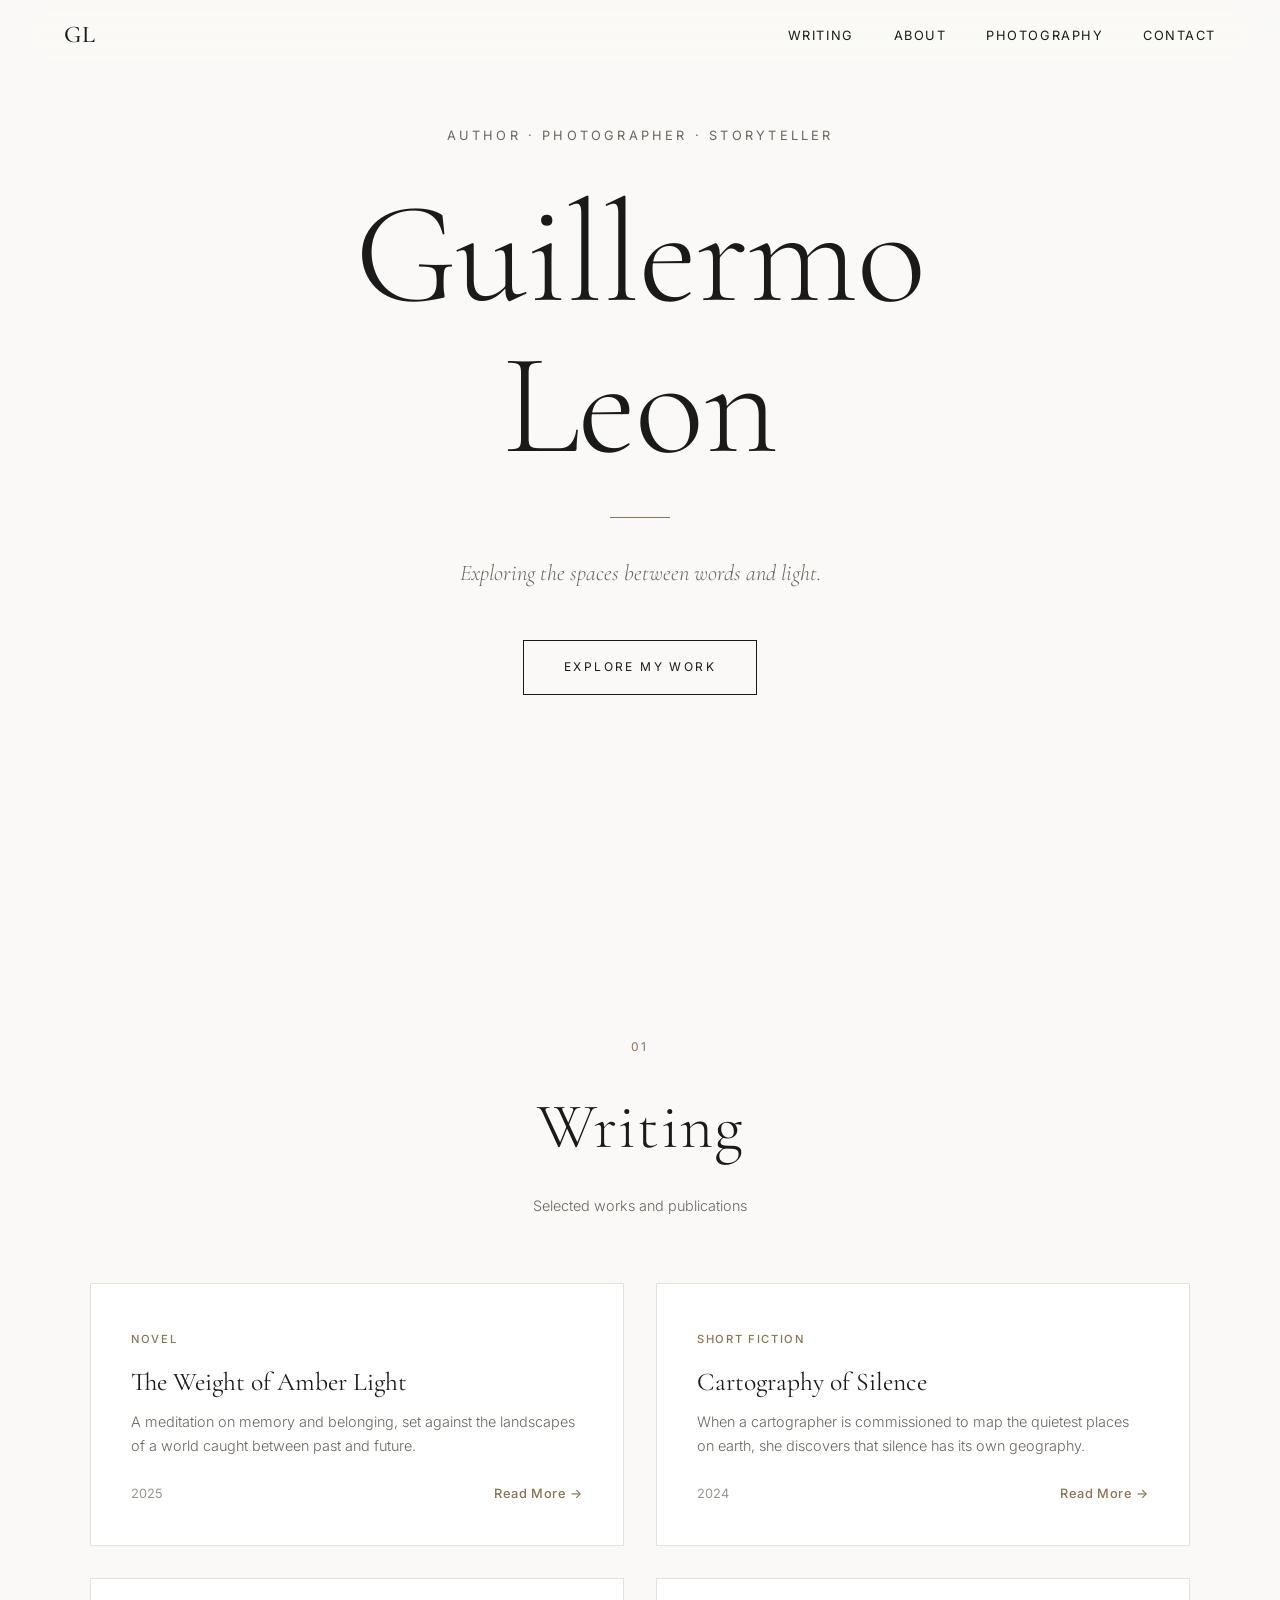
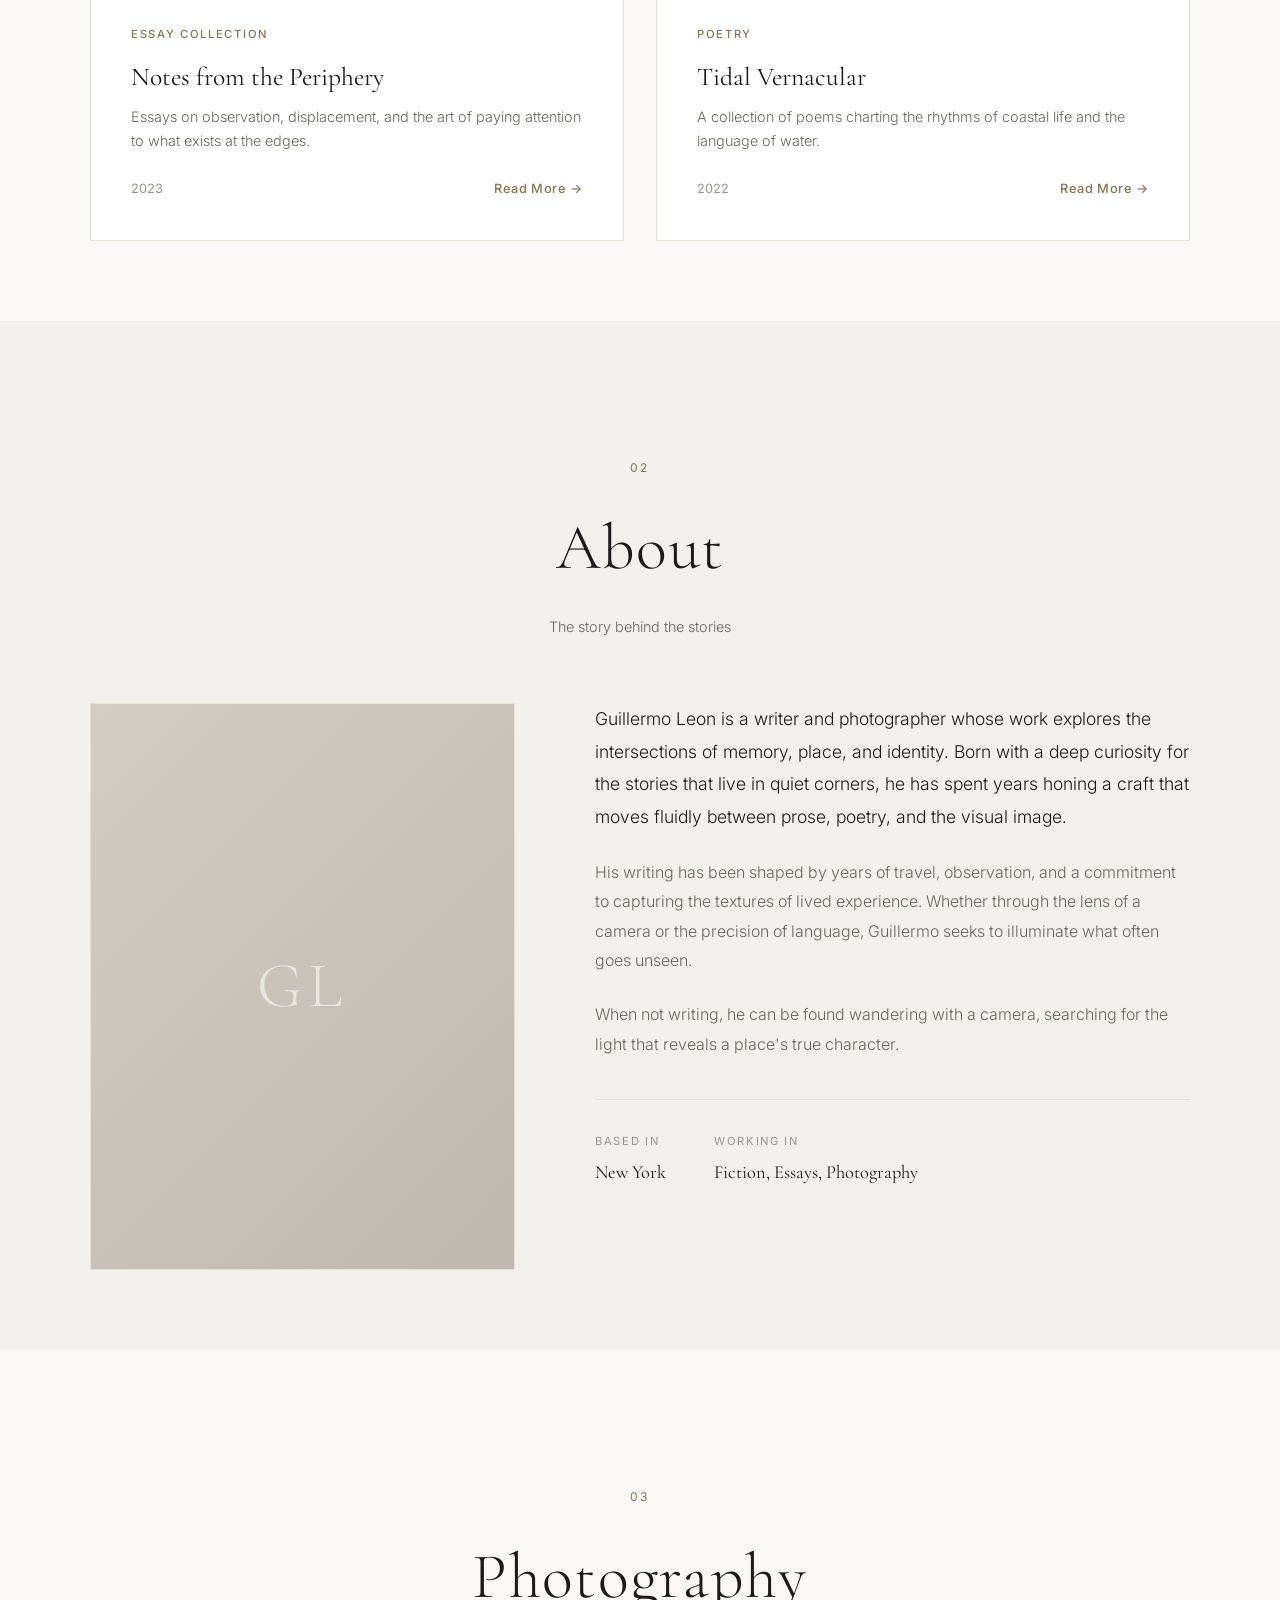
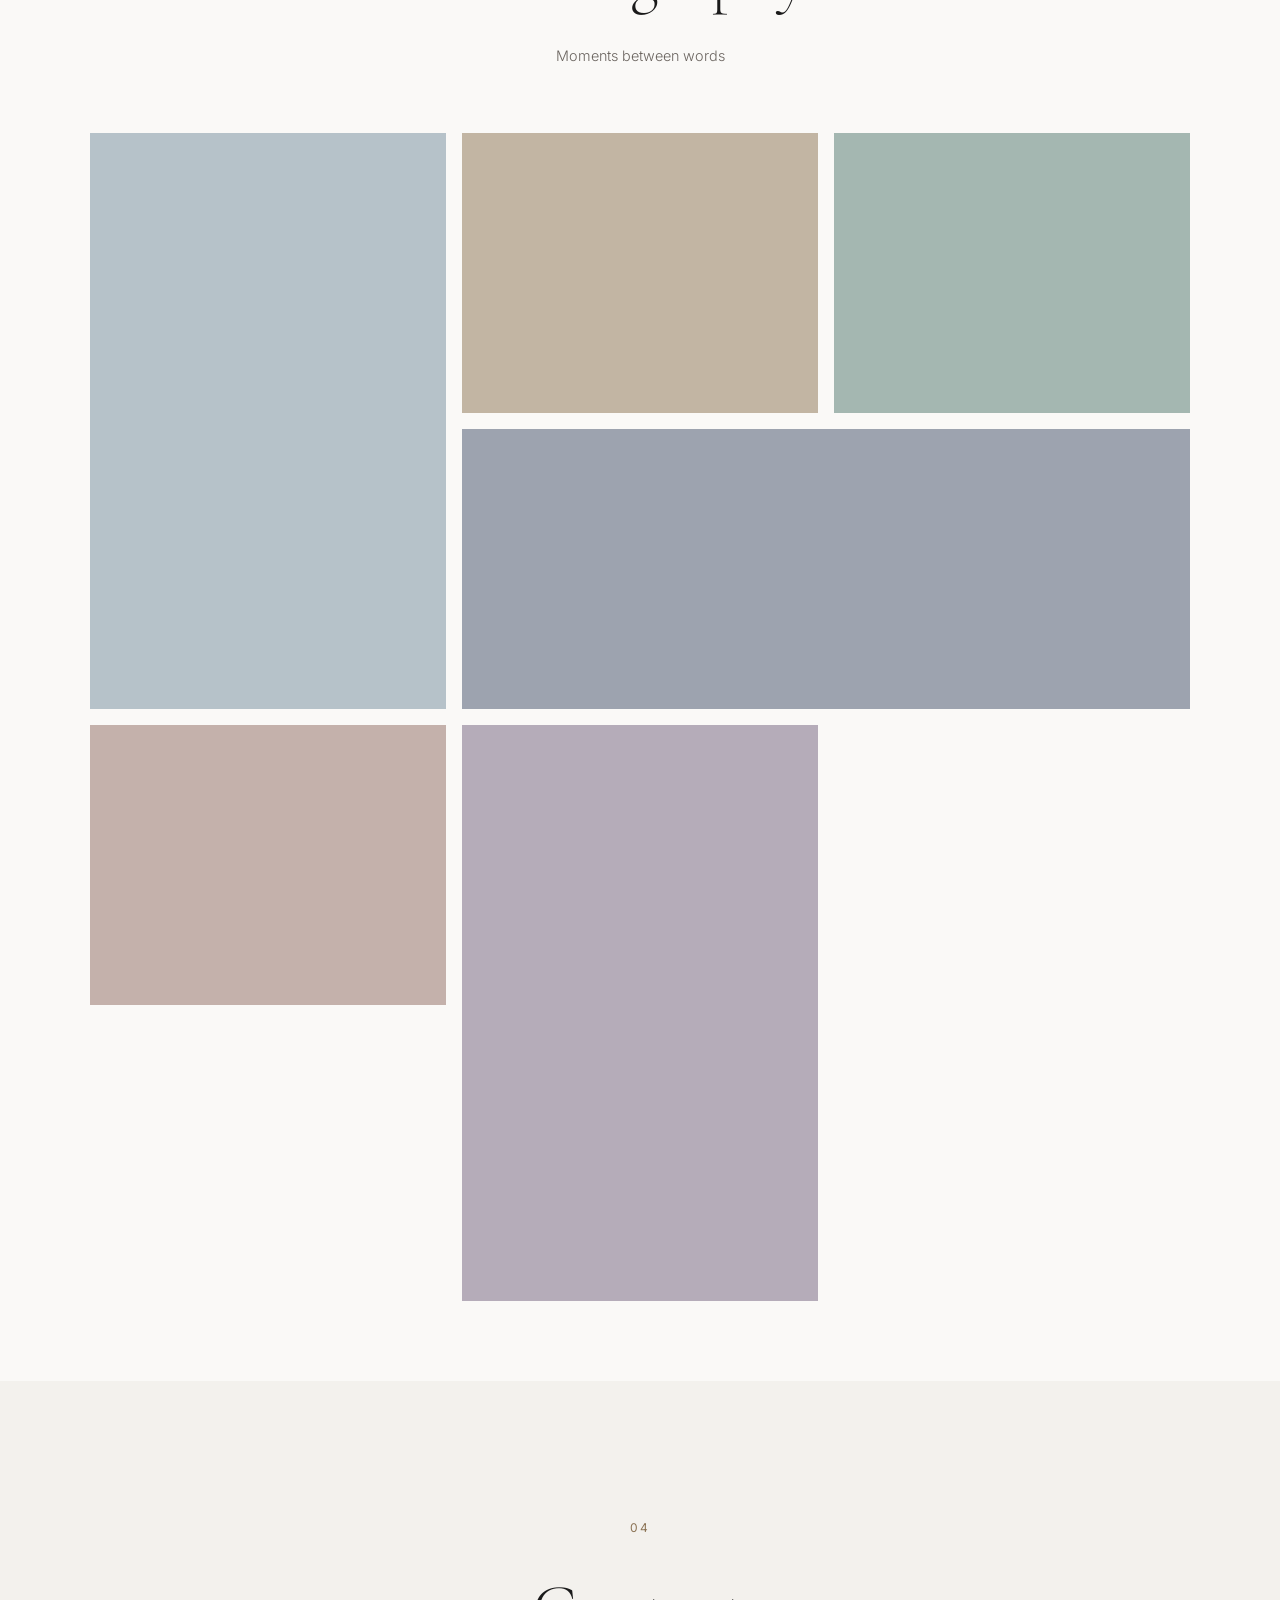
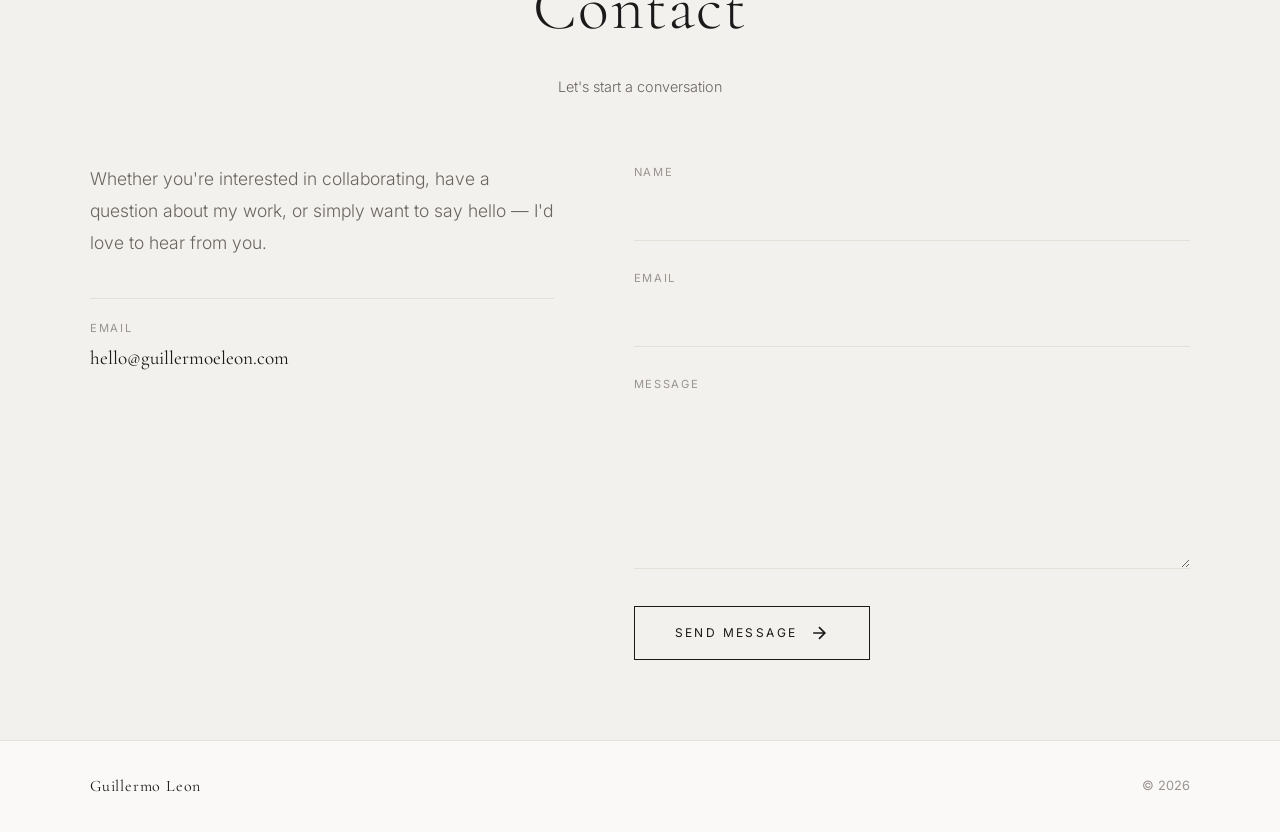
==== index.html @ e91625f6 "Add author website for Guillermo Leon Single-page site with hero landing, Writing, About, Photograph" ====
<!DOCTYPE html>
<html lang="en">
<head>
  <meta charset="UTF-8">
  <meta name="viewport" content="width=device-width, initial-scale=1.0">
  <title>Guillermo Leon</title>
  <link rel="stylesheet" href="styles.css">
  <link rel="preconnect" href="https://fonts.googleapis.com">
  <link rel="preconnect" href="https://fonts.gstatic.com" crossorigin>
  <link href="https://fonts.googleapis.com/css2?family=Cormorant+Garamond:ital,wght@0,300;0,400;0,500;0,600;1,300;1,400&family=Inter:wght@300;400;500&display=swap" rel="stylesheet">
</head>
<body>

  <!-- Navigation -->
  <nav class="nav" id="nav">
    <a href="#home" class="nav-logo" data-section="home">GL</a>
    <div class="nav-links">
      <a href="#writing" class="nav-link" data-section="writing">Writing</a>
      <a href="#about" class="nav-link" data-section="about">About</a>
      <a href="#photography" class="nav-link" data-section="photography">Photography</a>
      <a href="#contact" class="nav-link" data-section="contact">Contact</a>
    </div>
    <button class="nav-toggle" id="nav-toggle" aria-label="Toggle menu">
      <span></span>
      <span></span>
    </button>
  </nav>

  <!-- Mobile Menu Overlay -->
  <div class="mobile-menu" id="mobile-menu">
    <a href="#writing" class="mobile-link" data-section="writing">Writing</a>
    <a href="#about" class="mobile-link" data-section="about">About</a>
    <a href="#photography" class="mobile-link" data-section="photography">Photography</a>
    <a href="#contact" class="mobile-link" data-section="contact">Contact</a>
  </div>

  <!-- Page Transition Overlay -->
  <div class="page-transition" id="page-transition"></div>

  <main>

    <!-- Hero / Landing -->
    <section class="section section--hero active" id="home">
      <div class="hero">
        <div class="hero-content">
          <p class="hero-greeting fade-element">Author &middot; Photographer &middot; Storyteller</p>
          <h1 class="hero-name fade-element">
            <span class="hero-name-line">Guillermo</span>
            <span class="hero-name-line">Leon</span>
          </h1>
          <div class="hero-divider fade-element"></div>
          <p class="hero-tagline fade-element">Exploring the spaces between words and light.</p>
          <a href="#writing" class="hero-cta fade-element" data-section="writing">Explore My Work</a>
        </div>
      </div>
    </section>

    <!-- Writing -->
    <section class="section section--writing" id="writing">
      <div class="section-container">
        <header class="section-header">
          <span class="section-label fade-element">01</span>
          <h2 class="section-title fade-element">Writing</h2>
          <p class="section-subtitle fade-element">Selected works and publications</p>
        </header>

        <div class="writing-grid">
          <article class="writing-card fade-element">
            <span class="writing-card-category">Novel</span>
            <h3 class="writing-card-title">The Weight of Amber Light</h3>
            <p class="writing-card-excerpt">A meditation on memory and belonging, set against the landscapes of a world caught between past and future.</p>
            <div class="writing-card-meta">
              <span>2025</span>
              <span class="writing-card-link">Read More &rarr;</span>
            </div>
          </article>

          <article class="writing-card fade-element">
            <span class="writing-card-category">Short Fiction</span>
            <h3 class="writing-card-title">Cartography of Silence</h3>
            <p class="writing-card-excerpt">When a cartographer is commissioned to map the quietest places on earth, she discovers that silence has its own geography.</p>
            <div class="writing-card-meta">
              <span>2024</span>
              <span class="writing-card-link">Read More &rarr;</span>
            </div>
          </article>

          <article class="writing-card fade-element">
            <span class="writing-card-category">Essay Collection</span>
            <h3 class="writing-card-title">Notes from the Periphery</h3>
            <p class="writing-card-excerpt">Essays on observation, displacement, and the art of paying attention to what exists at the edges.</p>
            <div class="writing-card-meta">
              <span>2023</span>
              <span class="writing-card-link">Read More &rarr;</span>
            </div>
          </article>

          <article class="writing-card fade-element">
            <span class="writing-card-category">Poetry</span>
            <h3 class="writing-card-title">Tidal Vernacular</h3>
            <p class="writing-card-excerpt">A collection of poems charting the rhythms of coastal life and the language of water.</p>
            <div class="writing-card-meta">
              <span>2022</span>
              <span class="writing-card-link">Read More &rarr;</span>
            </div>
          </article>
        </div>
      </div>
    </section>

    <!-- About -->
    <section class="section section--about" id="about">
      <div class="section-container">
        <header class="section-header">
          <span class="section-label fade-element">02</span>
          <h2 class="section-title fade-element">About</h2>
          <p class="section-subtitle fade-element">The story behind the stories</p>
        </header>

        <div class="about-layout">
          <div class="about-image-wrapper fade-element">
            <div class="about-image">
              <div class="about-image-placeholder">
                <span>GL</span>
              </div>
            </div>
          </div>
          <div class="about-text">
            <p class="about-paragraph fade-element">
              Guillermo Leon is a writer and photographer whose work explores the intersections of memory, place, and identity. Born with a deep curiosity for the stories that live in quiet corners, he has spent years honing a craft that moves fluidly between prose, poetry, and the visual image.
            </p>
            <p class="about-paragraph fade-element">
              His writing has been shaped by years of travel, observation, and a commitment to capturing the textures of lived experience. Whether through the lens of a camera or the precision of language, Guillermo seeks to illuminate what often goes unseen.
            </p>
            <p class="about-paragraph fade-element">
              When not writing, he can be found wandering with a camera, searching for the light that reveals a place's true character.
            </p>
            <div class="about-details fade-element">
              <div class="about-detail">
                <span class="about-detail-label">Based in</span>
                <span class="about-detail-value">New York</span>
              </div>
              <div class="about-detail">
                <span class="about-detail-label">Working in</span>
                <span class="about-detail-value">Fiction, Essays, Photography</span>
              </div>
            </div>
          </div>
        </div>
      </div>
    </section>

    <!-- Photography -->
    <section class="section section--photography" id="photography">
      <div class="section-container">
        <header class="section-header">
          <span class="section-label fade-element">03</span>
          <h2 class="section-title fade-element">Photography</h2>
          <p class="section-subtitle fade-element">Moments between words</p>
        </header>

        <div class="photo-grid">
          <div class="photo-item photo-item--tall fade-element">
            <div class="photo-placeholder" style="--hue: 200; --sat: 15%; --light: 75%;">
              <span>Morning Fog<br><small>Coastal Series</small></span>
            </div>
          </div>
          <div class="photo-item fade-element">
            <div class="photo-placeholder" style="--hue: 35; --sat: 20%; --light: 70%;">
              <span>Golden Hour<br><small>Urban Light</small></span>
            </div>
          </div>
          <div class="photo-item fade-element">
            <div class="photo-placeholder" style="--hue: 160; --sat: 12%; --light: 68%;">
              <span>Still Water<br><small>Reflections</small></span>
            </div>
          </div>
          <div class="photo-item photo-item--wide fade-element">
            <div class="photo-placeholder" style="--hue: 220; --sat: 10%; --light: 65%;">
              <span>The Long Road<br><small>Journeys</small></span>
            </div>
          </div>
          <div class="photo-item fade-element">
            <div class="photo-placeholder" style="--hue: 15; --sat: 18%; --light: 72%;">
              <span>Doorways<br><small>Architecture</small></span>
            </div>
          </div>
          <div class="photo-item photo-item--tall fade-element">
            <div class="photo-placeholder" style="--hue: 280; --sat: 8%; --light: 70%;">
              <span>Dusk<br><small>Evening Series</small></span>
            </div>
          </div>
        </div>
      </div>
    </section>

    <!-- Contact -->
    <section class="section section--contact" id="contact">
      <div class="section-container">
        <header class="section-header">
          <span class="section-label fade-element">04</span>
          <h2 class="section-title fade-element">Contact</h2>
          <p class="section-subtitle fade-element">Let's start a conversation</p>
        </header>

        <div class="contact-layout">
          <div class="contact-info fade-element">
            <p class="contact-text">
              Whether you're interested in collaborating, have a question about my work, or simply want to say hello — I'd love to hear from you.
            </p>
            <div class="contact-channels">
              <a href="mailto:hello@guillermoeleon.com" class="contact-channel">
                <span class="contact-channel-label">Email</span>
                <span class="contact-channel-value">hello@guillermoeleon.com</span>
              </a>
            </div>
          </div>

          <form class="contact-form fade-element" id="contact-form">
            <div class="form-group">
              <label for="name" class="form-label">Name</label>
              <input type="text" id="name" name="name" class="form-input" required autocomplete="name">
            </div>
            <div class="form-group">
              <label for="email" class="form-label">Email</label>
              <input type="email" id="email" name="email" class="form-input" required autocomplete="email">
            </div>
            <div class="form-group">
              <label for="message" class="form-label">Message</label>
              <textarea id="message" name="message" class="form-input form-textarea" rows="5" required></textarea>
            </div>
            <button type="submit" class="form-submit">
              <span>Send Message</span>
              <svg width="20" height="20" viewBox="0 0 24 24" fill="none" stroke="currentColor" stroke-width="2">
                <path d="M5 12h14M12 5l7 7-7 7"/>
              </svg>
            </button>
          </form>
        </div>
      </div>
    </section>

  </main>

  <!-- Footer -->
  <footer class="footer">
    <div class="footer-inner">
      <span class="footer-name">Guillermo Leon</span>
      <span class="footer-year">&copy; 2026</span>
    </div>
  </footer>

  <script src="script.js"></script>
</body>
</html>
---- styles.css ----
/* ============================================
   Guillermo Leon — Author Website
   Minimal, Elevated Design
   ============================================ */

/* --- Reset & Base --- */
*, *::before, *::after {
  margin: 0;
  padding: 0;
  box-sizing: border-box;
}

:root {
  --color-bg: #faf9f7;
  --color-bg-alt: #f3f1ed;
  --color-text: #1a1a1a;
  --color-text-muted: #6b6560;
  --color-text-light: #9a9490;
  --color-accent: #8b7355;
  --color-accent-hover: #6d5a43;
  --color-border: #e5e0d8;
  --color-card-bg: #ffffff;

  --font-serif: 'Cormorant Garamond', 'Georgia', serif;
  --font-sans: 'Inter', -apple-system, 'Helvetica Neue', sans-serif;

  --ease-out-expo: cubic-bezier(0.16, 1, 0.3, 1);
  --ease-out-quart: cubic-bezier(0.25, 1, 0.5, 1);
  --ease-in-out: cubic-bezier(0.65, 0, 0.35, 1);

  --nav-height: 72px;
}

html {
  scroll-behavior: smooth;
  font-size: 16px;
  -webkit-font-smoothing: antialiased;
  -moz-osx-font-smoothing: grayscale;
}

body {
  font-family: var(--font-sans);
  background-color: var(--color-bg);
  color: var(--color-text);
  line-height: 1.7;
  overflow-x: hidden;
}

a {
  color: inherit;
  text-decoration: none;
}

img {
  max-width: 100%;
  display: block;
}

/* --- Navigation --- */
.nav {
  position: fixed;
  top: 0;
  left: 0;
  right: 0;
  z-index: 100;
  height: var(--nav-height);
  display: flex;
  align-items: center;
  justify-content: space-between;
  padding: 0 clamp(24px, 5vw, 64px);
  background: rgba(250, 249, 247, 0.85);
  backdrop-filter: blur(20px);
  -webkit-backdrop-filter: blur(20px);
  border-bottom: 1px solid transparent;
  transition: border-color 0.4s ease, background 0.4s ease;
}

.nav.scrolled {
  border-bottom-color: var(--color-border);
}

.nav-logo {
  font-family: var(--font-serif);
  font-size: 1.5rem;
  font-weight: 500;
  letter-spacing: 0.05em;
  transition: opacity 0.3s ease;
}

.nav-logo:hover {
  opacity: 0.6;
}

.nav-links {
  display: flex;
  gap: 40px;
}

.nav-link {
  font-size: 0.8rem;
  font-weight: 400;
  letter-spacing: 0.12em;
  text-transform: uppercase;
  position: relative;
  padding: 4px 0;
  transition: color 0.3s ease;
}

.nav-link::after {
  content: '';
  position: absolute;
  bottom: 0;
  left: 0;
  width: 0;
  height: 1px;
  background: var(--color-accent);
  transition: width 0.4s var(--ease-out-expo);
}

.nav-link:hover::after,
.nav-link.active::after {
  width: 100%;
}

.nav-link:hover,
.nav-link.active {
  color: var(--color-accent);
}

/* Mobile Toggle */
.nav-toggle {
  display: none;
  flex-direction: column;
  gap: 6px;
  background: none;
  border: none;
  cursor: pointer;
  padding: 8px;
  z-index: 110;
}

.nav-toggle span {
  display: block;
  width: 24px;
  height: 1.5px;
  background: var(--color-text);
  transition: transform 0.4s var(--ease-out-expo), opacity 0.3s ease;
}

.nav-toggle.open span:first-child {
  transform: translateY(3.75px) rotate(45deg);
}

.nav-toggle.open span:last-child {
  transform: translateY(-3.75px) rotate(-45deg);
}

/* Mobile Menu */
.mobile-menu {
  position: fixed;
  inset: 0;
  z-index: 105;
  background: var(--color-bg);
  display: flex;
  flex-direction: column;
  align-items: center;
  justify-content: center;
  gap: 40px;
  opacity: 0;
  pointer-events: none;
  transition: opacity 0.5s var(--ease-out-expo);
}

.mobile-menu.open {
  opacity: 1;
  pointer-events: all;
}

.mobile-link {
  font-family: var(--font-serif);
  font-size: 2.5rem;
  font-weight: 300;
  opacity: 0;
  transform: translateY(20px);
  transition: opacity 0.5s ease, transform 0.5s var(--ease-out-expo), color 0.3s ease;
}

.mobile-menu.open .mobile-link {
  opacity: 1;
  transform: translateY(0);
}

.mobile-menu.open .mobile-link:nth-child(1) { transition-delay: 0.1s; }
.mobile-menu.open .mobile-link:nth-child(2) { transition-delay: 0.15s; }
.mobile-menu.open .mobile-link:nth-child(3) { transition-delay: 0.2s; }
.mobile-menu.open .mobile-link:nth-child(4) { transition-delay: 0.25s; }

.mobile-link:hover {
  color: var(--color-accent);
}

/* --- Page Transition Overlay --- */
.page-transition {
  position: fixed;
  inset: 0;
  z-index: 90;
  background: var(--color-text);
  transform: scaleY(0);
  transform-origin: bottom;
  pointer-events: none;
}

.page-transition.animate-in {
  animation: slideIn 0.5s var(--ease-in-out) forwards;
}

.page-transition.animate-out {
  animation: slideOut 0.5s var(--ease-in-out) forwards;
}

@keyframes slideIn {
  from { transform: scaleY(0); transform-origin: bottom; }
  to   { transform: scaleY(1); transform-origin: bottom; }
}

@keyframes slideOut {
  from { transform: scaleY(1); transform-origin: top; }
  to   { transform: scaleY(0); transform-origin: top; }
}

/* --- Sections --- */
.section {
  min-height: 100vh;
  padding: calc(var(--nav-height) + 60px) clamp(24px, 5vw, 64px) 80px;
  opacity: 1;
}

.section-container {
  max-width: 1100px;
  margin: 0 auto;
}

.section-header {
  margin-bottom: 64px;
  text-align: center;
}

.section-label {
  display: inline-block;
  font-size: 0.75rem;
  font-weight: 400;
  letter-spacing: 0.2em;
  color: var(--color-accent);
  margin-bottom: 16px;
}

.section-title {
  font-family: var(--font-serif);
  font-size: clamp(2.5rem, 5vw, 4rem);
  font-weight: 300;
  letter-spacing: 0.02em;
  margin-bottom: 12px;
}

.section-subtitle {
  font-size: 0.9rem;
  color: var(--color-text-muted);
  font-weight: 300;
}

/* --- Fade-in Animations --- */
.fade-element {
  opacity: 0;
  transform: translateY(30px);
  transition: opacity 0.8s var(--ease-out-quart), transform 0.8s var(--ease-out-quart);
}

.fade-element.visible {
  opacity: 1;
  transform: translateY(0);
}

/* Stagger children */
.fade-element:nth-child(1) { transition-delay: 0s; }
.fade-element:nth-child(2) { transition-delay: 0.08s; }
.fade-element:nth-child(3) { transition-delay: 0.16s; }
.fade-element:nth-child(4) { transition-delay: 0.24s; }
.fade-element:nth-child(5) { transition-delay: 0.32s; }
.fade-element:nth-child(6) { transition-delay: 0.4s; }

/* --- Hero --- */
.section--hero {
  display: flex;
  align-items: center;
  justify-content: center;
  padding-top: 0;
  min-height: 100vh;
}

.hero {
  text-align: center;
}

.hero-content {
  display: flex;
  flex-direction: column;
  align-items: center;
}

.hero-greeting {
  font-size: 0.8rem;
  letter-spacing: 0.25em;
  text-transform: uppercase;
  color: var(--color-text-muted);
  margin-bottom: 32px;
  font-weight: 400;
}

.hero-name {
  font-family: var(--font-serif);
  font-weight: 300;
  line-height: 1.05;
  letter-spacing: -0.02em;
  margin-bottom: 0;
}

.hero-name-line {
  display: block;
  font-size: clamp(4rem, 12vw, 9rem);
}

.hero-divider {
  width: 60px;
  height: 1px;
  background: var(--color-accent);
  margin: 36px 0;
}

.hero-tagline {
  font-family: var(--font-serif);
  font-size: clamp(1.1rem, 2vw, 1.4rem);
  font-weight: 300;
  font-style: italic;
  color: var(--color-text-muted);
  margin-bottom: 48px;
}

.hero-cta {
  font-size: 0.75rem;
  letter-spacing: 0.2em;
  text-transform: uppercase;
  padding: 16px 40px;
  border: 1px solid var(--color-text);
  transition: background 0.4s ease, color 0.4s ease, border-color 0.4s ease;
}

.hero-cta:hover {
  background: var(--color-text);
  color: var(--color-bg);
  border-color: var(--color-text);
}

/* --- Writing --- */
.section--writing {
  background: var(--color-bg);
}

.writing-grid {
  display: grid;
  grid-template-columns: repeat(2, 1fr);
  gap: 32px;
}

.writing-card {
  background: var(--color-card-bg);
  padding: 40px;
  border: 1px solid var(--color-border);
  transition: transform 0.5s var(--ease-out-expo), box-shadow 0.5s var(--ease-out-expo), border-color 0.4s ease;
  cursor: pointer;
}

.writing-card:hover {
  transform: translateY(-4px);
  box-shadow: 0 20px 60px rgba(0, 0, 0, 0.06);
  border-color: var(--color-accent);
}

.writing-card-category {
  display: inline-block;
  font-size: 0.7rem;
  letter-spacing: 0.15em;
  text-transform: uppercase;
  color: var(--color-accent);
  margin-bottom: 16px;
  font-weight: 500;
}

.writing-card-title {
  font-family: var(--font-serif);
  font-size: 1.6rem;
  font-weight: 400;
  margin-bottom: 12px;
  line-height: 1.3;
}

.writing-card-excerpt {
  font-size: 0.9rem;
  color: var(--color-text-muted);
  line-height: 1.7;
  margin-bottom: 24px;
  font-weight: 300;
}

.writing-card-meta {
  display: flex;
  justify-content: space-between;
  align-items: center;
  font-size: 0.8rem;
  color: var(--color-text-light);
}

.writing-card-link {
  color: var(--color-accent);
  font-weight: 500;
  letter-spacing: 0.05em;
  transition: letter-spacing 0.3s var(--ease-out-expo);
}

.writing-card:hover .writing-card-link {
  letter-spacing: 0.12em;
}

/* --- About --- */
.section--about {
  background: var(--color-bg-alt);
}

.about-layout {
  display: grid;
  grid-template-columns: 1fr 1.4fr;
  gap: 80px;
  align-items: start;
}

.about-image {
  position: relative;
  aspect-ratio: 3 / 4;
  overflow: hidden;
}

.about-image::after {
  content: '';
  position: absolute;
  inset: 0;
  border: 1px solid var(--color-border);
  pointer-events: none;
}

.about-image-placeholder {
  width: 100%;
  height: 100%;
  background: linear-gradient(135deg, #d4cdc4, #bfb8ae);
  display: flex;
  align-items: center;
  justify-content: center;
}

.about-image-placeholder span {
  font-family: var(--font-serif);
  font-size: 4rem;
  font-weight: 300;
  color: rgba(255, 255, 255, 0.6);
  letter-spacing: 0.1em;
}

.about-paragraph {
  font-size: 1rem;
  color: var(--color-text-muted);
  margin-bottom: 24px;
  font-weight: 300;
  line-height: 1.85;
}

.about-paragraph:first-of-type {
  font-size: 1.1rem;
  color: var(--color-text);
}

.about-details {
  margin-top: 40px;
  padding-top: 32px;
  border-top: 1px solid var(--color-border);
  display: flex;
  gap: 48px;
}

.about-detail-label {
  display: block;
  font-size: 0.7rem;
  letter-spacing: 0.15em;
  text-transform: uppercase;
  color: var(--color-text-light);
  margin-bottom: 6px;
}

.about-detail-value {
  font-family: var(--font-serif);
  font-size: 1.15rem;
  font-weight: 400;
}

/* --- Photography --- */
.section--photography {
  background: var(--color-bg);
}

.photo-grid {
  display: grid;
  grid-template-columns: repeat(3, 1fr);
  grid-auto-rows: 280px;
  gap: 16px;
}

.photo-item {
  overflow: hidden;
  position: relative;
  cursor: pointer;
}

.photo-item--tall {
  grid-row: span 2;
}

.photo-item--wide {
  grid-column: span 2;
}

.photo-placeholder {
  width: 100%;
  height: 100%;
  background: hsl(var(--hue, 200), var(--sat, 15%), var(--light, 70%));
  display: flex;
  align-items: center;
  justify-content: center;
  transition: transform 0.7s var(--ease-out-expo), filter 0.7s ease;
}

.photo-placeholder span {
  font-family: var(--font-serif);
  font-size: 1.1rem;
  font-weight: 400;
  color: rgba(255, 255, 255, 0.85);
  text-align: center;
  line-height: 1.6;
  opacity: 0;
  transform: translateY(10px);
  transition: opacity 0.4s ease, transform 0.4s var(--ease-out-expo);
}

.photo-placeholder small {
  font-family: var(--font-sans);
  font-size: 0.7rem;
  letter-spacing: 0.15em;
  text-transform: uppercase;
  font-weight: 400;
}

.photo-item:hover .photo-placeholder {
  transform: scale(1.05);
  filter: brightness(0.85);
}

.photo-item:hover .photo-placeholder span {
  opacity: 1;
  transform: translateY(0);
}

/* --- Contact --- */
.section--contact {
  background: var(--color-bg-alt);
}

.contact-layout {
  display: grid;
  grid-template-columns: 1fr 1.2fr;
  gap: 80px;
  align-items: start;
}

.contact-text {
  font-size: 1.1rem;
  color: var(--color-text-muted);
  font-weight: 300;
  line-height: 1.8;
  margin-bottom: 40px;
}

.contact-channels {
  display: flex;
  flex-direction: column;
  gap: 20px;
}

.contact-channel {
  display: flex;
  flex-direction: column;
  gap: 4px;
  padding: 20px 0;
  border-top: 1px solid var(--color-border);
  transition: padding-left 0.4s var(--ease-out-expo);
}

.contact-channel:hover {
  padding-left: 12px;
}

.contact-channel-label {
  font-size: 0.7rem;
  letter-spacing: 0.15em;
  text-transform: uppercase;
  color: var(--color-text-light);
}

.contact-channel-value {
  font-family: var(--font-serif);
  font-size: 1.2rem;
  font-weight: 400;
  color: var(--color-text);
}

/* Form */
.contact-form {
  display: flex;
  flex-direction: column;
  gap: 28px;
}

.form-label {
  display: block;
  font-size: 0.7rem;
  letter-spacing: 0.15em;
  text-transform: uppercase;
  color: var(--color-text-light);
  margin-bottom: 10px;
}

.form-input {
  width: 100%;
  padding: 14px 0;
  border: none;
  border-bottom: 1px solid var(--color-border);
  background: transparent;
  font-family: var(--font-sans);
  font-size: 1rem;
  color: var(--color-text);
  font-weight: 300;
  outline: none;
  transition: border-color 0.3s ease;
}

.form-input:focus {
  border-bottom-color: var(--color-accent);
}

.form-textarea {
  resize: vertical;
  min-height: 120px;
  line-height: 1.7;
}

.form-submit {
  align-self: flex-start;
  display: flex;
  align-items: center;
  gap: 12px;
  padding: 16px 40px;
  border: 1px solid var(--color-text);
  background: transparent;
  color: var(--color-text);
  font-family: var(--font-sans);
  font-size: 0.75rem;
  letter-spacing: 0.2em;
  text-transform: uppercase;
  cursor: pointer;
  transition: background 0.4s ease, color 0.4s ease;
}

.form-submit:hover {
  background: var(--color-text);
  color: var(--color-bg);
}

.form-submit svg {
  transition: transform 0.3s var(--ease-out-expo);
}

.form-submit:hover svg {
  transform: translateX(4px);
}

/* --- Footer --- */
.footer {
  padding: 32px clamp(24px, 5vw, 64px);
  border-top: 1px solid var(--color-border);
}

.footer-inner {
  max-width: 1100px;
  margin: 0 auto;
  display: flex;
  justify-content: space-between;
  align-items: center;
}

.footer-name {
  font-family: var(--font-serif);
  font-size: 1rem;
  font-weight: 400;
  letter-spacing: 0.05em;
}

.footer-year {
  font-size: 0.8rem;
  color: var(--color-text-light);
}

/* --- Responsive --- */
@media (max-width: 900px) {
  .nav-links {
    display: none;
  }

  .nav-toggle {
    display: flex;
  }

  .writing-grid {
    grid-template-columns: 1fr;
  }

  .about-layout {
    grid-template-columns: 1fr;
    gap: 48px;
  }

  .about-image {
    max-width: 400px;
    margin: 0 auto;
  }

  .photo-grid {
    grid-template-columns: repeat(2, 1fr);
    grid-auto-rows: 220px;
  }

  .photo-item--wide {
    grid-column: span 1;
  }

  .contact-layout {
    grid-template-columns: 1fr;
    gap: 48px;
  }
}

@media (max-width: 600px) {
  :root {
    --nav-height: 60px;
  }

  .section {
    padding: calc(var(--nav-height) + 40px) 20px 60px;
  }

  .writing-card {
    padding: 28px;
  }

  .writing-card-title {
    font-size: 1.3rem;
  }

  .photo-grid {
    grid-template-columns: 1fr;
    grid-auto-rows: 250px;
  }

  .photo-item--tall {
    grid-row: span 1;
  }

  .about-details {
    flex-direction: column;
    gap: 24px;
  }

  .hero-name-line {
    font-size: clamp(3rem, 15vw, 5rem);
  }

  .mobile-link {
    font-size: 2rem;
  }
}
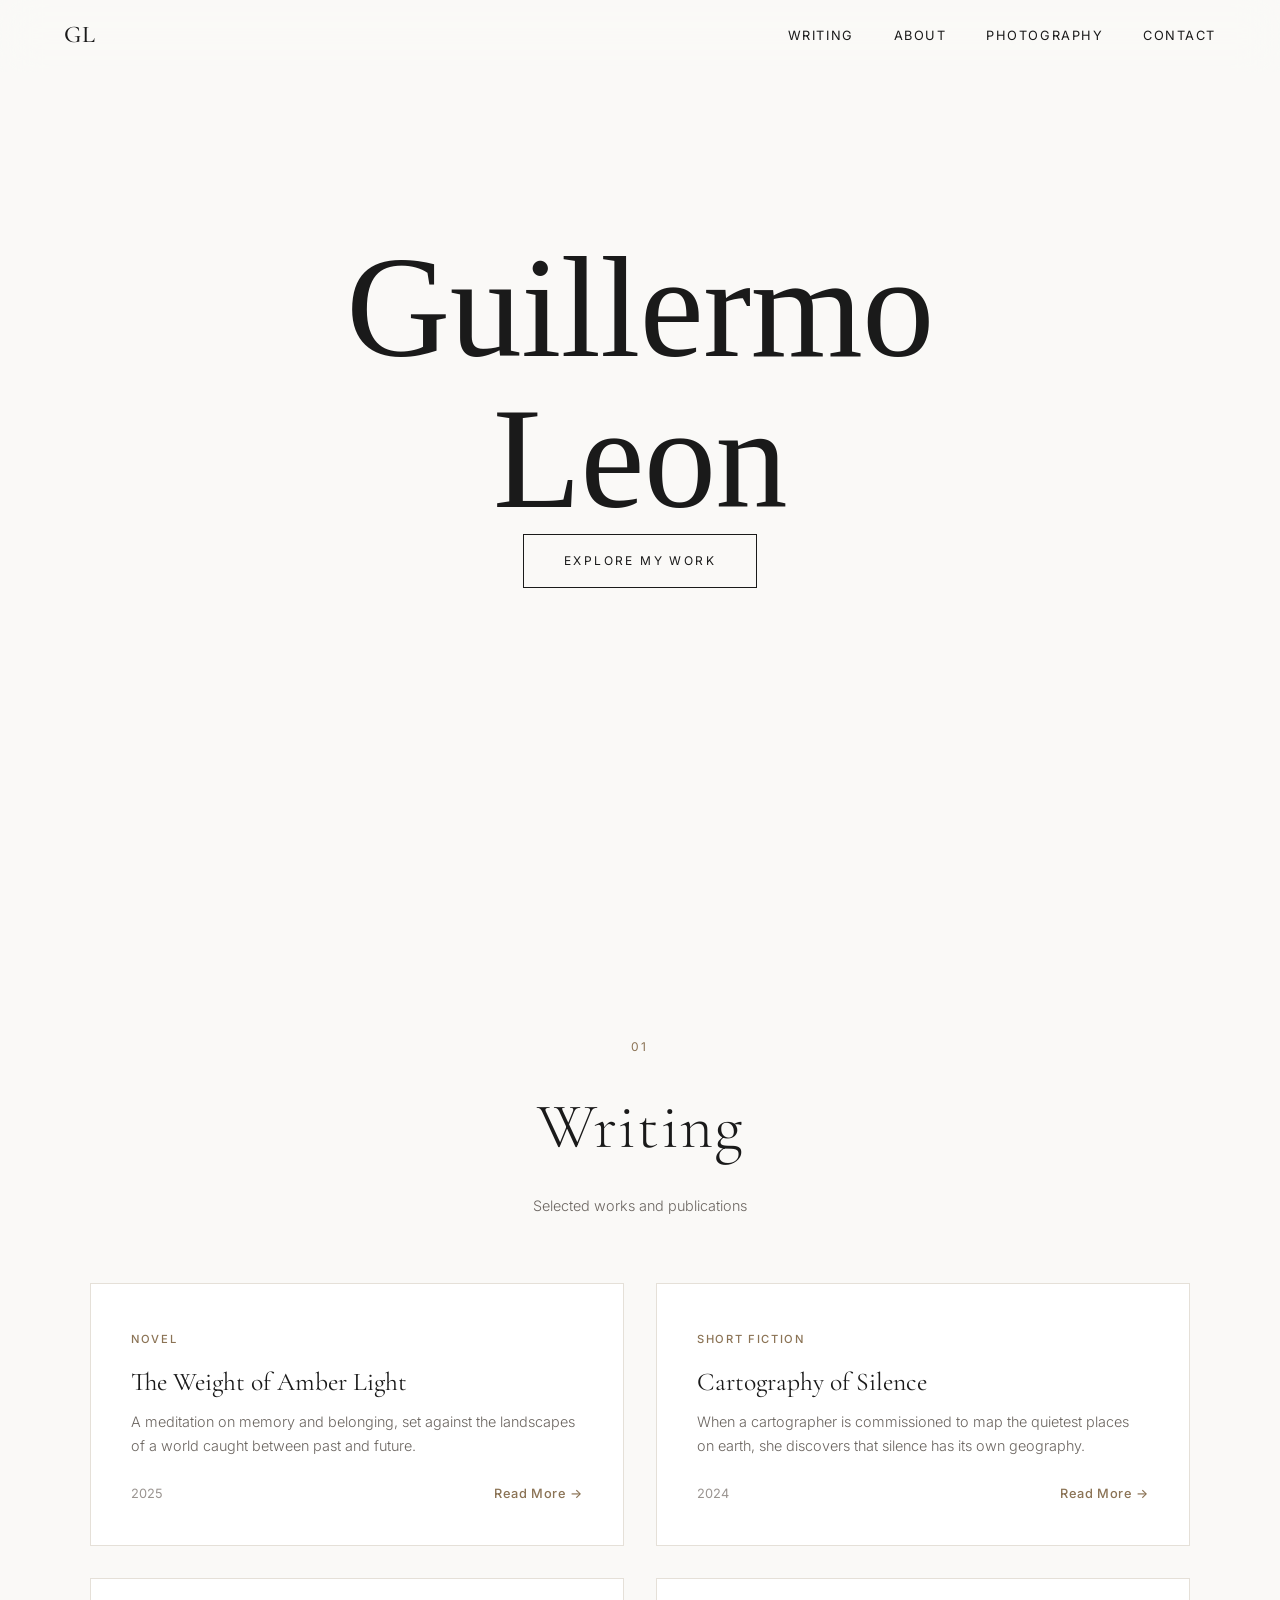
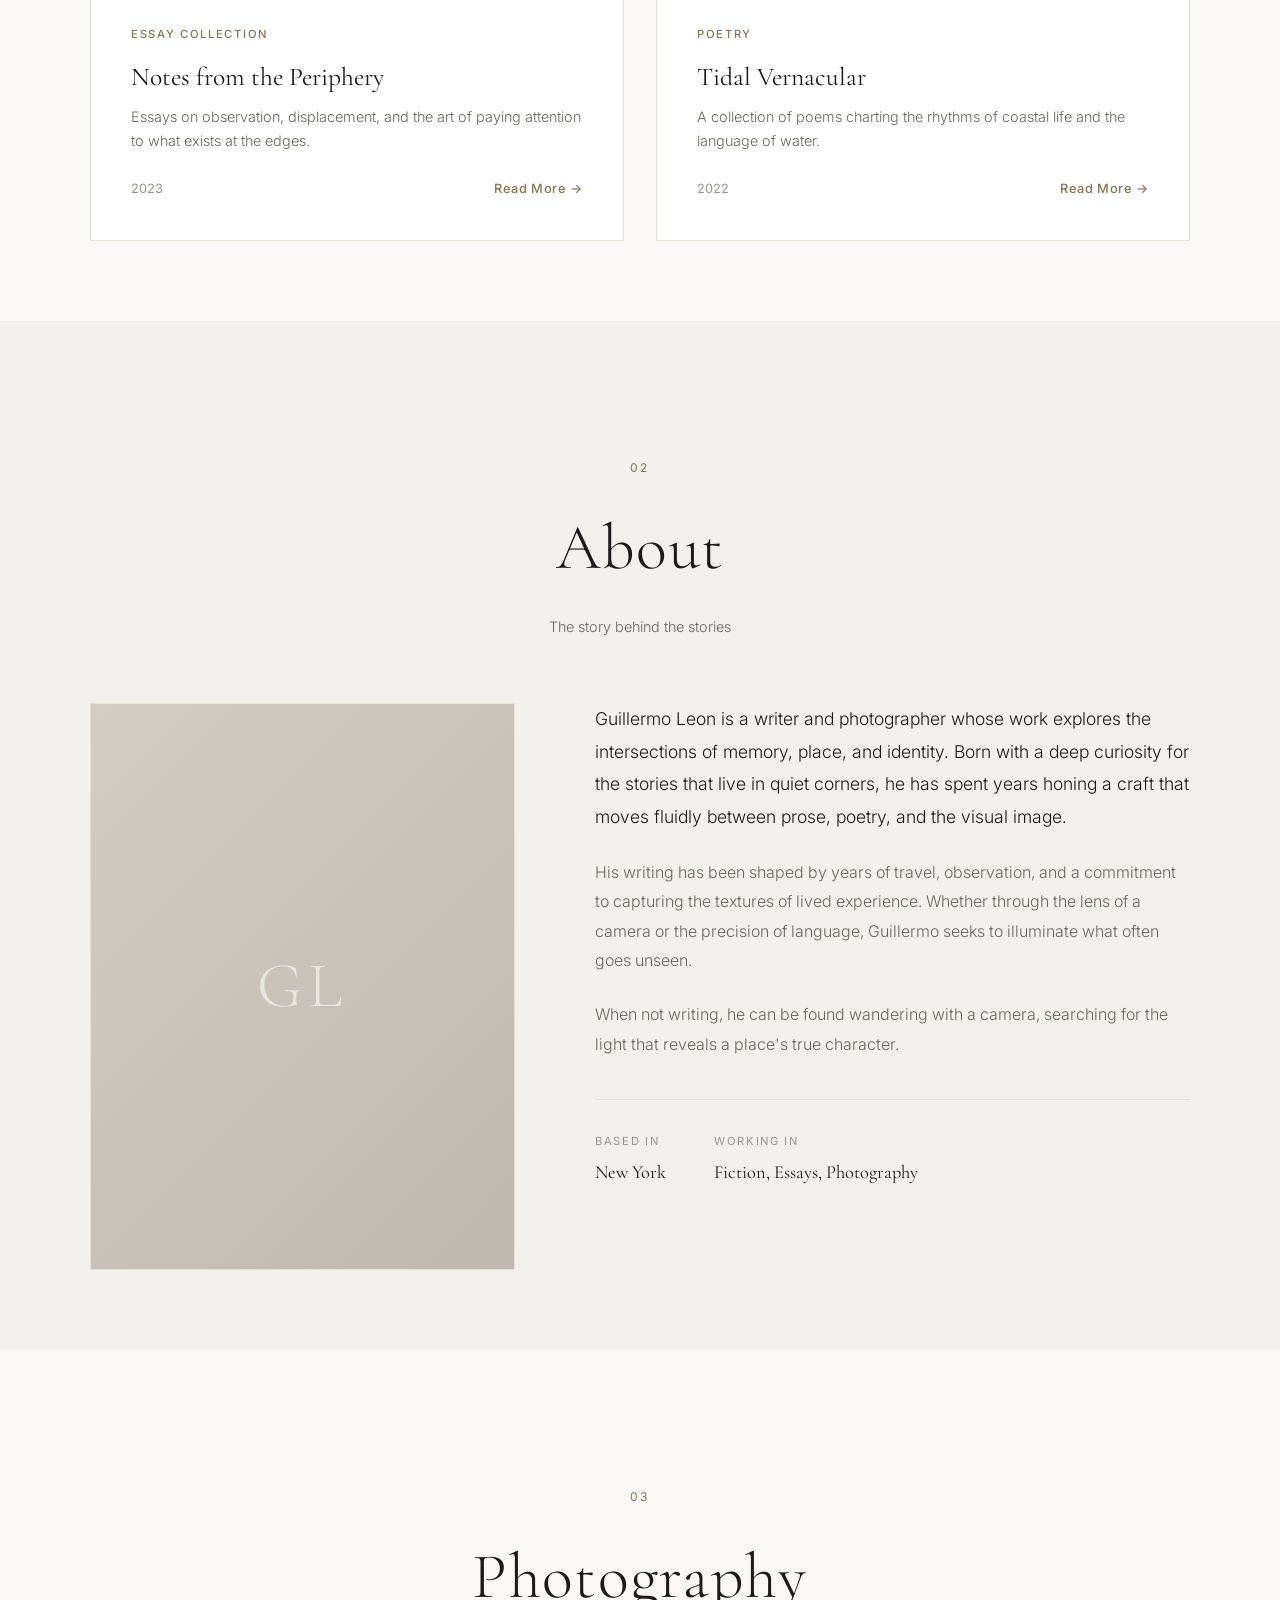
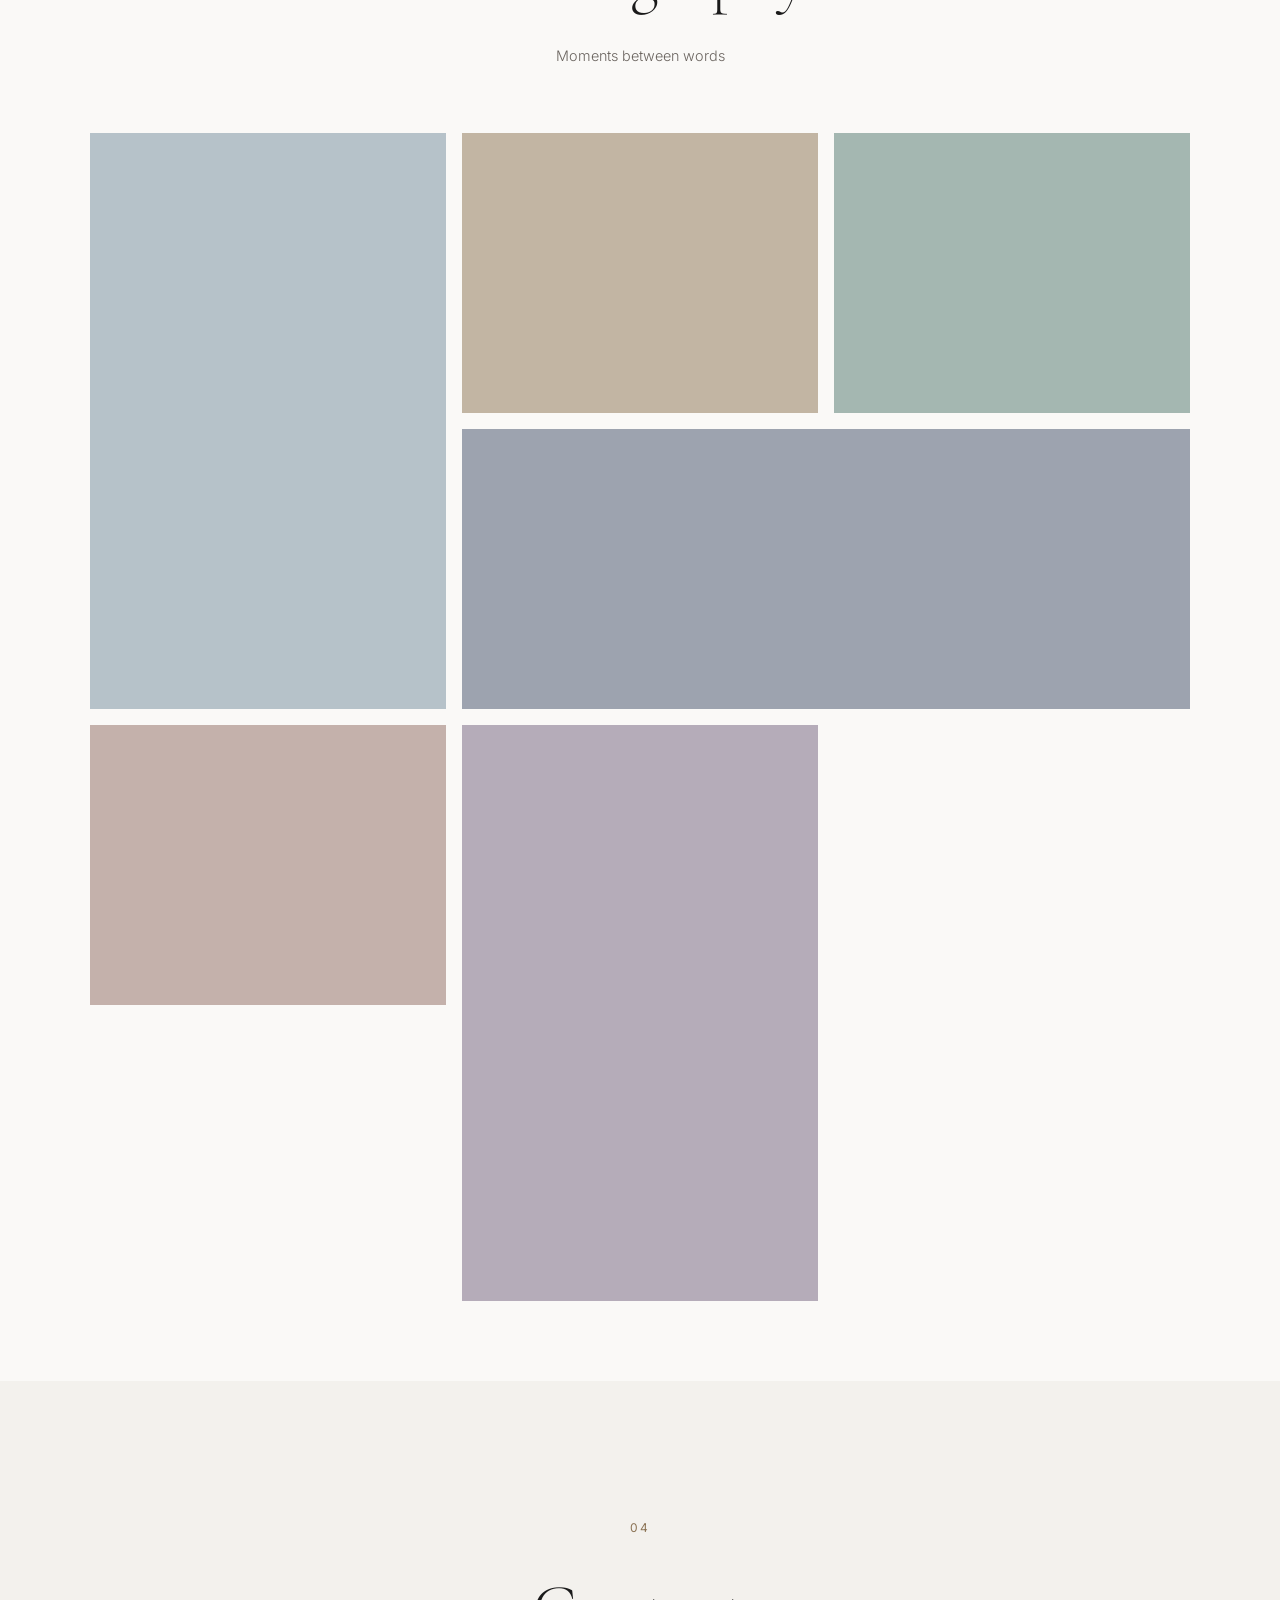
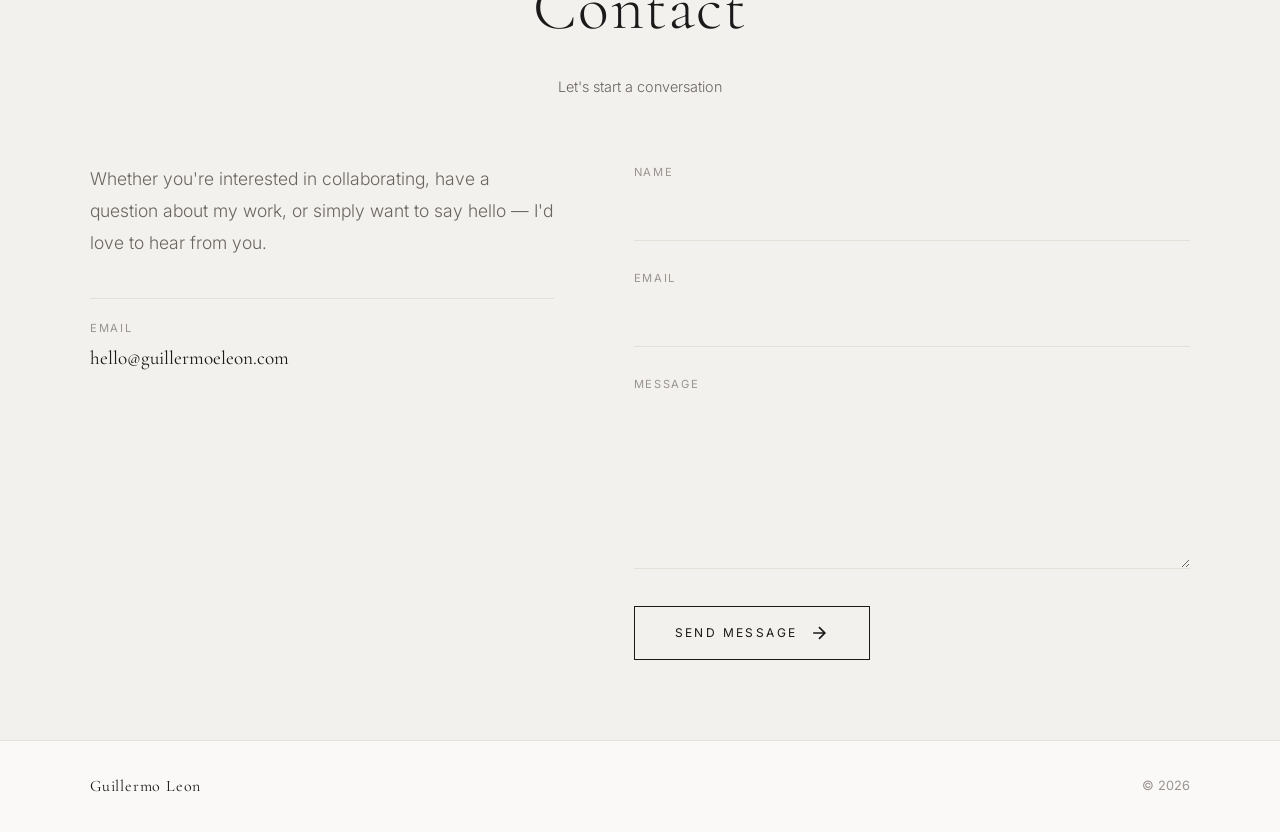
==== commit 842f3b65: "Update hero section: use Calisto MT font and remove subtitle text Remove "Author. Photographer. Stor" ====
--- a/index.html
+++ b/index.html
@@ -43,13 +43,10 @@
     <section class="section section--hero active" id="home">
       <div class="hero">
         <div class="hero-content">
-          <p class="hero-greeting fade-element">Author &middot; Photographer &middot; Storyteller</p>
           <h1 class="hero-name fade-element">
             <span class="hero-name-line">Guillermo</span>
             <span class="hero-name-line">Leon</span>
           </h1>
-          <div class="hero-divider fade-element"></div>
-          <p class="hero-tagline fade-element">Exploring the spaces between words and light.</p>
           <a href="#writing" class="hero-cta fade-element" data-section="writing">Explore My Work</a>
         </div>
       </div>
--- a/styles.css
+++ b/styles.css
@@ -317,7 +317,7 @@
 }
 
 .hero-name {
-  font-family: var(--font-serif);
+  font-family: 'Calisto MT', 'Bookman Old Style', Georgia, serif;
   font-weight: 300;
   line-height: 1.05;
   letter-spacing: -0.02em;
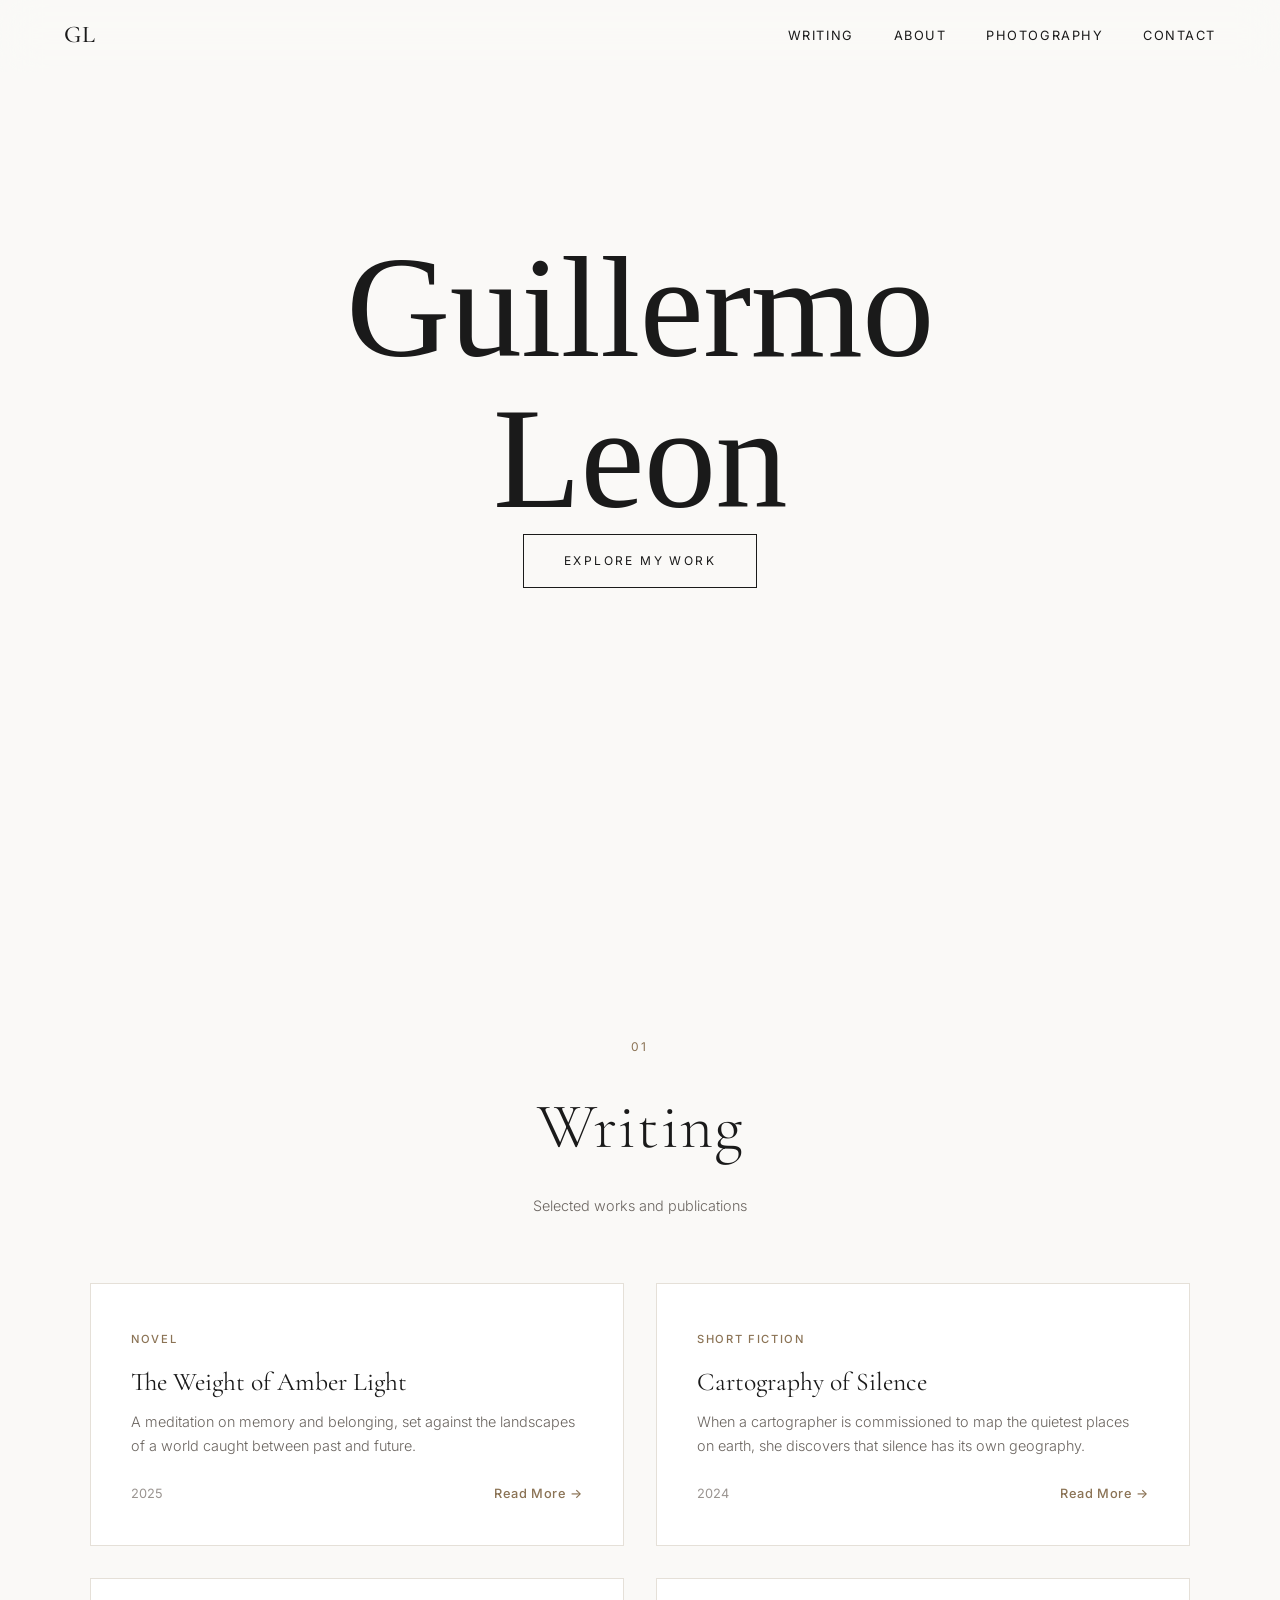
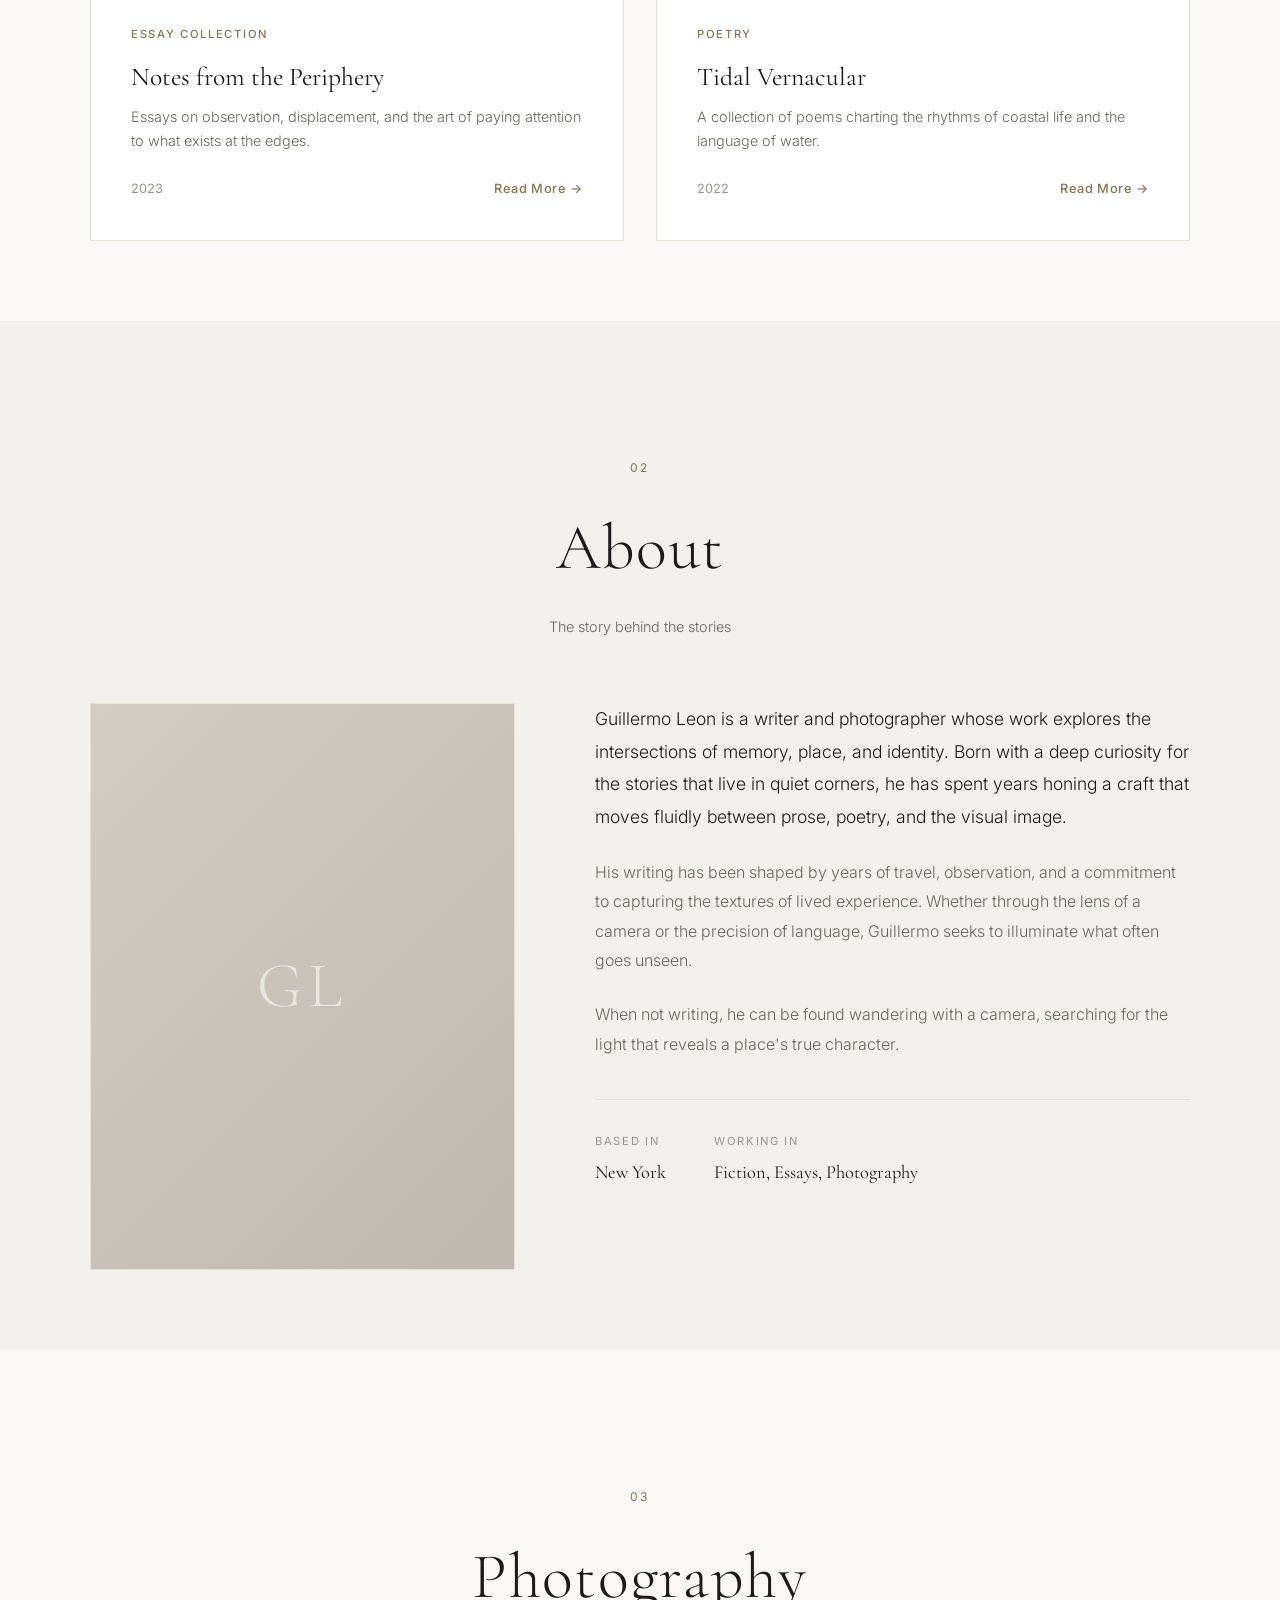
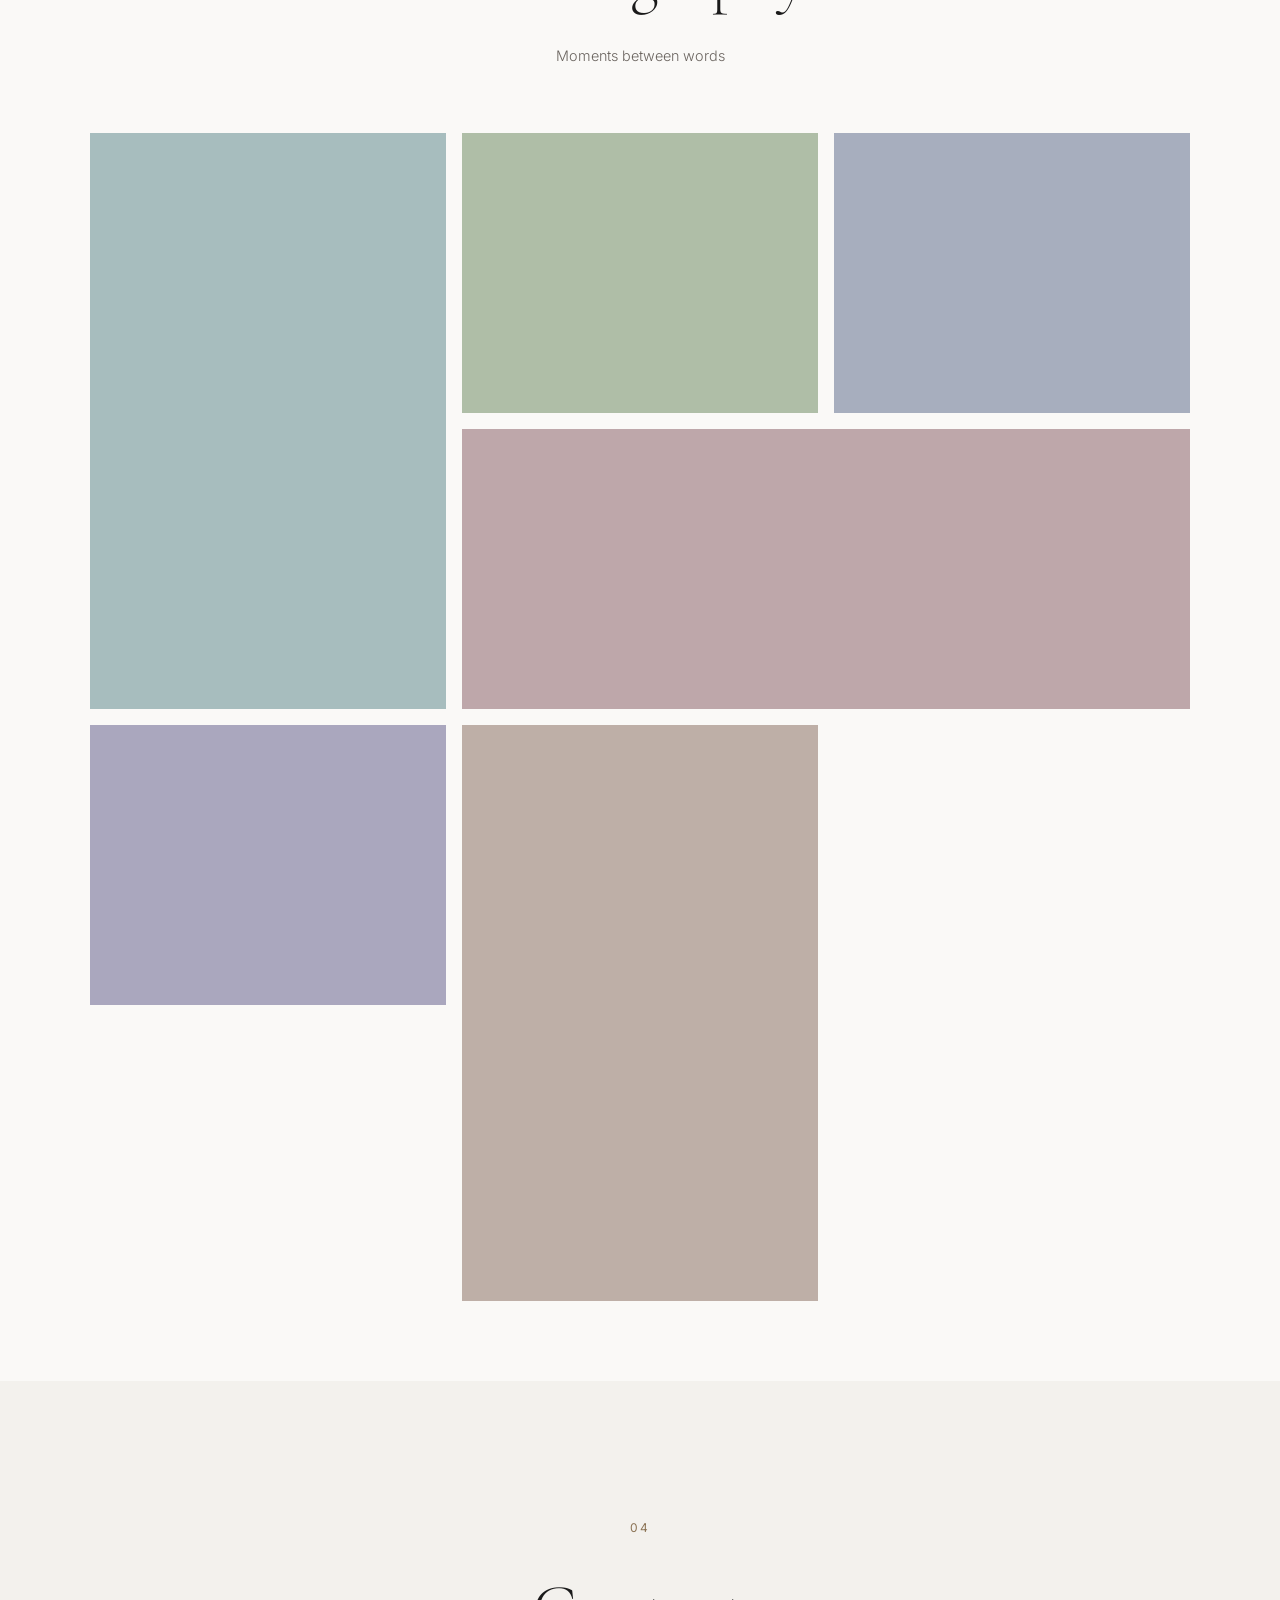
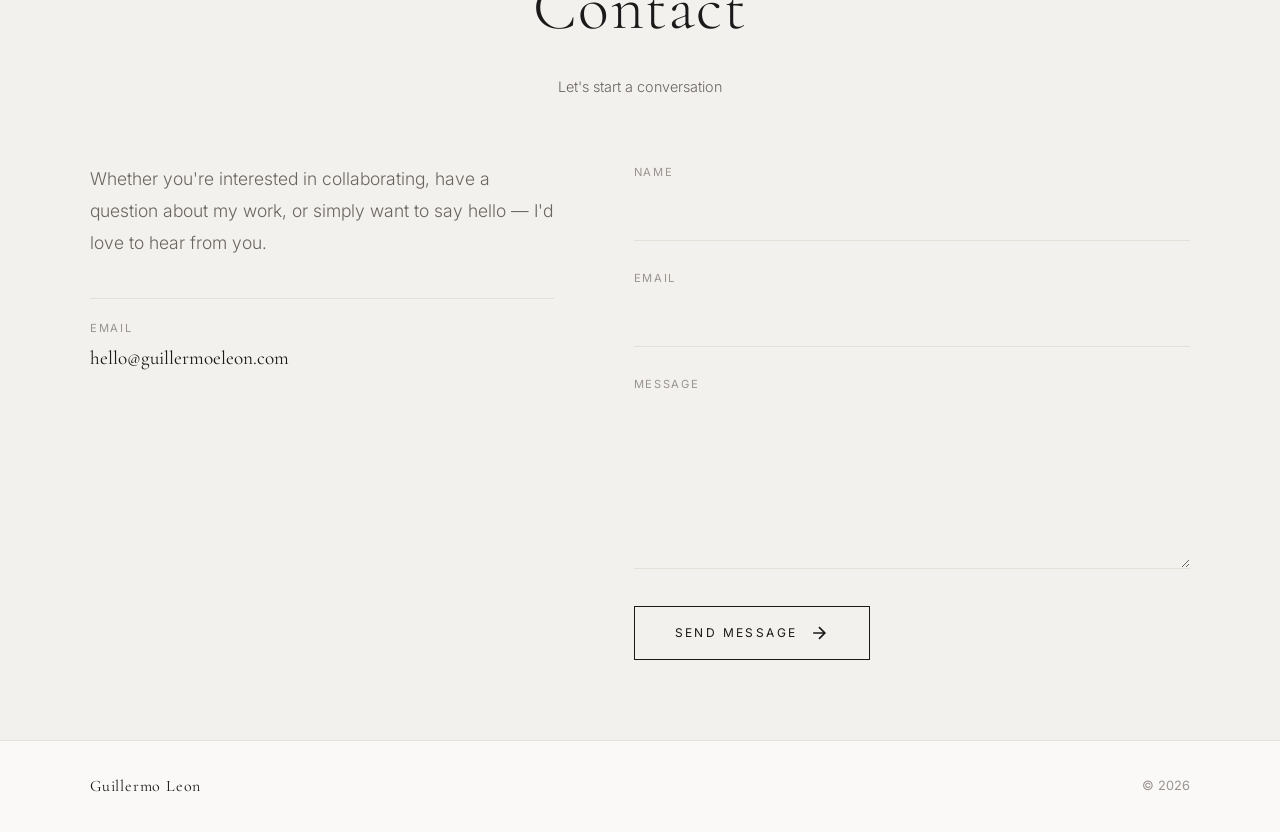
==== commit cb8c8faa: "Add JSON-driven content system and password-protected admin panel - Move Writing, About, and Photogr" ====
--- a/index.html
+++ b/index.html
@@ -61,46 +61,8 @@
           <p class="section-subtitle fade-element">Selected works and publications</p>
         </header>
 
-        <div class="writing-grid">
-          <article class="writing-card fade-element">
-            <span class="writing-card-category">Novel</span>
-            <h3 class="writing-card-title">The Weight of Amber Light</h3>
-            <p class="writing-card-excerpt">A meditation on memory and belonging, set against the landscapes of a world caught between past and future.</p>
-            <div class="writing-card-meta">
-              <span>2025</span>
-              <span class="writing-card-link">Read More &rarr;</span>
-            </div>
-          </article>
-
-          <article class="writing-card fade-element">
-            <span class="writing-card-category">Short Fiction</span>
-            <h3 class="writing-card-title">Cartography of Silence</h3>
-            <p class="writing-card-excerpt">When a cartographer is commissioned to map the quietest places on earth, she discovers that silence has its own geography.</p>
-            <div class="writing-card-meta">
-              <span>2024</span>
-              <span class="writing-card-link">Read More &rarr;</span>
-            </div>
-          </article>
-
-          <article class="writing-card fade-element">
-            <span class="writing-card-category">Essay Collection</span>
-            <h3 class="writing-card-title">Notes from the Periphery</h3>
-            <p class="writing-card-excerpt">Essays on observation, displacement, and the art of paying attention to what exists at the edges.</p>
-            <div class="writing-card-meta">
-              <span>2023</span>
-              <span class="writing-card-link">Read More &rarr;</span>
-            </div>
-          </article>
-
-          <article class="writing-card fade-element">
-            <span class="writing-card-category">Poetry</span>
-            <h3 class="writing-card-title">Tidal Vernacular</h3>
-            <p class="writing-card-excerpt">A collection of poems charting the rhythms of coastal life and the language of water.</p>
-            <div class="writing-card-meta">
-              <span>2022</span>
-              <span class="writing-card-link">Read More &rarr;</span>
-            </div>
-          </article>
+        <div class="writing-grid" id="writing-grid">
+          <!-- Loaded dynamically from content/writing.json -->
         </div>
       </div>
     </section>
@@ -114,35 +76,8 @@
           <p class="section-subtitle fade-element">The story behind the stories</p>
         </header>
 
-        <div class="about-layout">
-          <div class="about-image-wrapper fade-element">
-            <div class="about-image">
-              <div class="about-image-placeholder">
-                <span>GL</span>
-              </div>
-            </div>
-          </div>
-          <div class="about-text">
-            <p class="about-paragraph fade-element">
-              Guillermo Leon is a writer and photographer whose work explores the intersections of memory, place, and identity. Born with a deep curiosity for the stories that live in quiet corners, he has spent years honing a craft that moves fluidly between prose, poetry, and the visual image.
-            </p>
-            <p class="about-paragraph fade-element">
-              His writing has been shaped by years of travel, observation, and a commitment to capturing the textures of lived experience. Whether through the lens of a camera or the precision of language, Guillermo seeks to illuminate what often goes unseen.
-            </p>
-            <p class="about-paragraph fade-element">
-              When not writing, he can be found wandering with a camera, searching for the light that reveals a place's true character.
-            </p>
-            <div class="about-details fade-element">
-              <div class="about-detail">
-                <span class="about-detail-label">Based in</span>
-                <span class="about-detail-value">New York</span>
-              </div>
-              <div class="about-detail">
-                <span class="about-detail-label">Working in</span>
-                <span class="about-detail-value">Fiction, Essays, Photography</span>
-              </div>
-            </div>
-          </div>
+        <div class="about-layout" id="about-layout">
+          <!-- Loaded dynamically from content/about.json -->
         </div>
       </div>
     </section>
@@ -156,37 +91,8 @@
           <p class="section-subtitle fade-element">Moments between words</p>
         </header>
 
-        <div class="photo-grid">
-          <div class="photo-item photo-item--tall fade-element">
-            <div class="photo-placeholder" style="--hue: 200; --sat: 15%; --light: 75%;">
-              <span>Morning Fog<br><small>Coastal Series</small></span>
-            </div>
-          </div>
-          <div class="photo-item fade-element">
-            <div class="photo-placeholder" style="--hue: 35; --sat: 20%; --light: 70%;">
-              <span>Golden Hour<br><small>Urban Light</small></span>
-            </div>
-          </div>
-          <div class="photo-item fade-element">
-            <div class="photo-placeholder" style="--hue: 160; --sat: 12%; --light: 68%;">
-              <span>Still Water<br><small>Reflections</small></span>
-            </div>
-          </div>
-          <div class="photo-item photo-item--wide fade-element">
-            <div class="photo-placeholder" style="--hue: 220; --sat: 10%; --light: 65%;">
-              <span>The Long Road<br><small>Journeys</small></span>
-            </div>
-          </div>
-          <div class="photo-item fade-element">
-            <div class="photo-placeholder" style="--hue: 15; --sat: 18%; --light: 72%;">
-              <span>Doorways<br><small>Architecture</small></span>
-            </div>
-          </div>
-          <div class="photo-item photo-item--tall fade-element">
-            <div class="photo-placeholder" style="--hue: 280; --sat: 8%; --light: 70%;">
-              <span>Dusk<br><small>Evening Series</small></span>
-            </div>
-          </div>
+        <div class="photo-grid" id="photo-grid">
+          <!-- Loaded dynamically from content/photos.json -->
         </div>
       </div>
     </section>
--- a/styles.css
+++ b/styles.css
@@ -456,6 +456,12 @@
   pointer-events: none;
 }
 
+.about-image img {
+  width: 100%;
+  height: 100%;
+  object-fit: cover;
+}
+
 .about-image-placeholder {
   width: 100%;
   height: 100%;
@@ -571,6 +577,52 @@
 }
 
 .photo-item:hover .photo-placeholder span {
+  opacity: 1;
+  transform: translateY(0);
+}
+
+.photo-item img {
+  width: 100%;
+  height: 100%;
+  object-fit: cover;
+  transition: transform 0.7s var(--ease-out-expo), filter 0.7s ease;
+}
+
+.photo-item:hover img {
+  transform: scale(1.05);
+  filter: brightness(0.85);
+}
+
+.photo-overlay {
+  position: absolute;
+  inset: 0;
+  display: flex;
+  align-items: center;
+  justify-content: center;
+  pointer-events: none;
+}
+
+.photo-overlay span {
+  font-family: var(--font-serif);
+  font-size: 1.1rem;
+  font-weight: 400;
+  color: rgba(255, 255, 255, 0.85);
+  text-align: center;
+  line-height: 1.6;
+  opacity: 0;
+  transform: translateY(10px);
+  transition: opacity 0.4s ease, transform 0.4s var(--ease-out-expo);
+}
+
+.photo-overlay small {
+  font-family: var(--font-sans);
+  font-size: 0.7rem;
+  letter-spacing: 0.15em;
+  text-transform: uppercase;
+  font-weight: 400;
+}
+
+.photo-item:hover .photo-overlay span {
   opacity: 1;
   transform: translateY(0);
 }
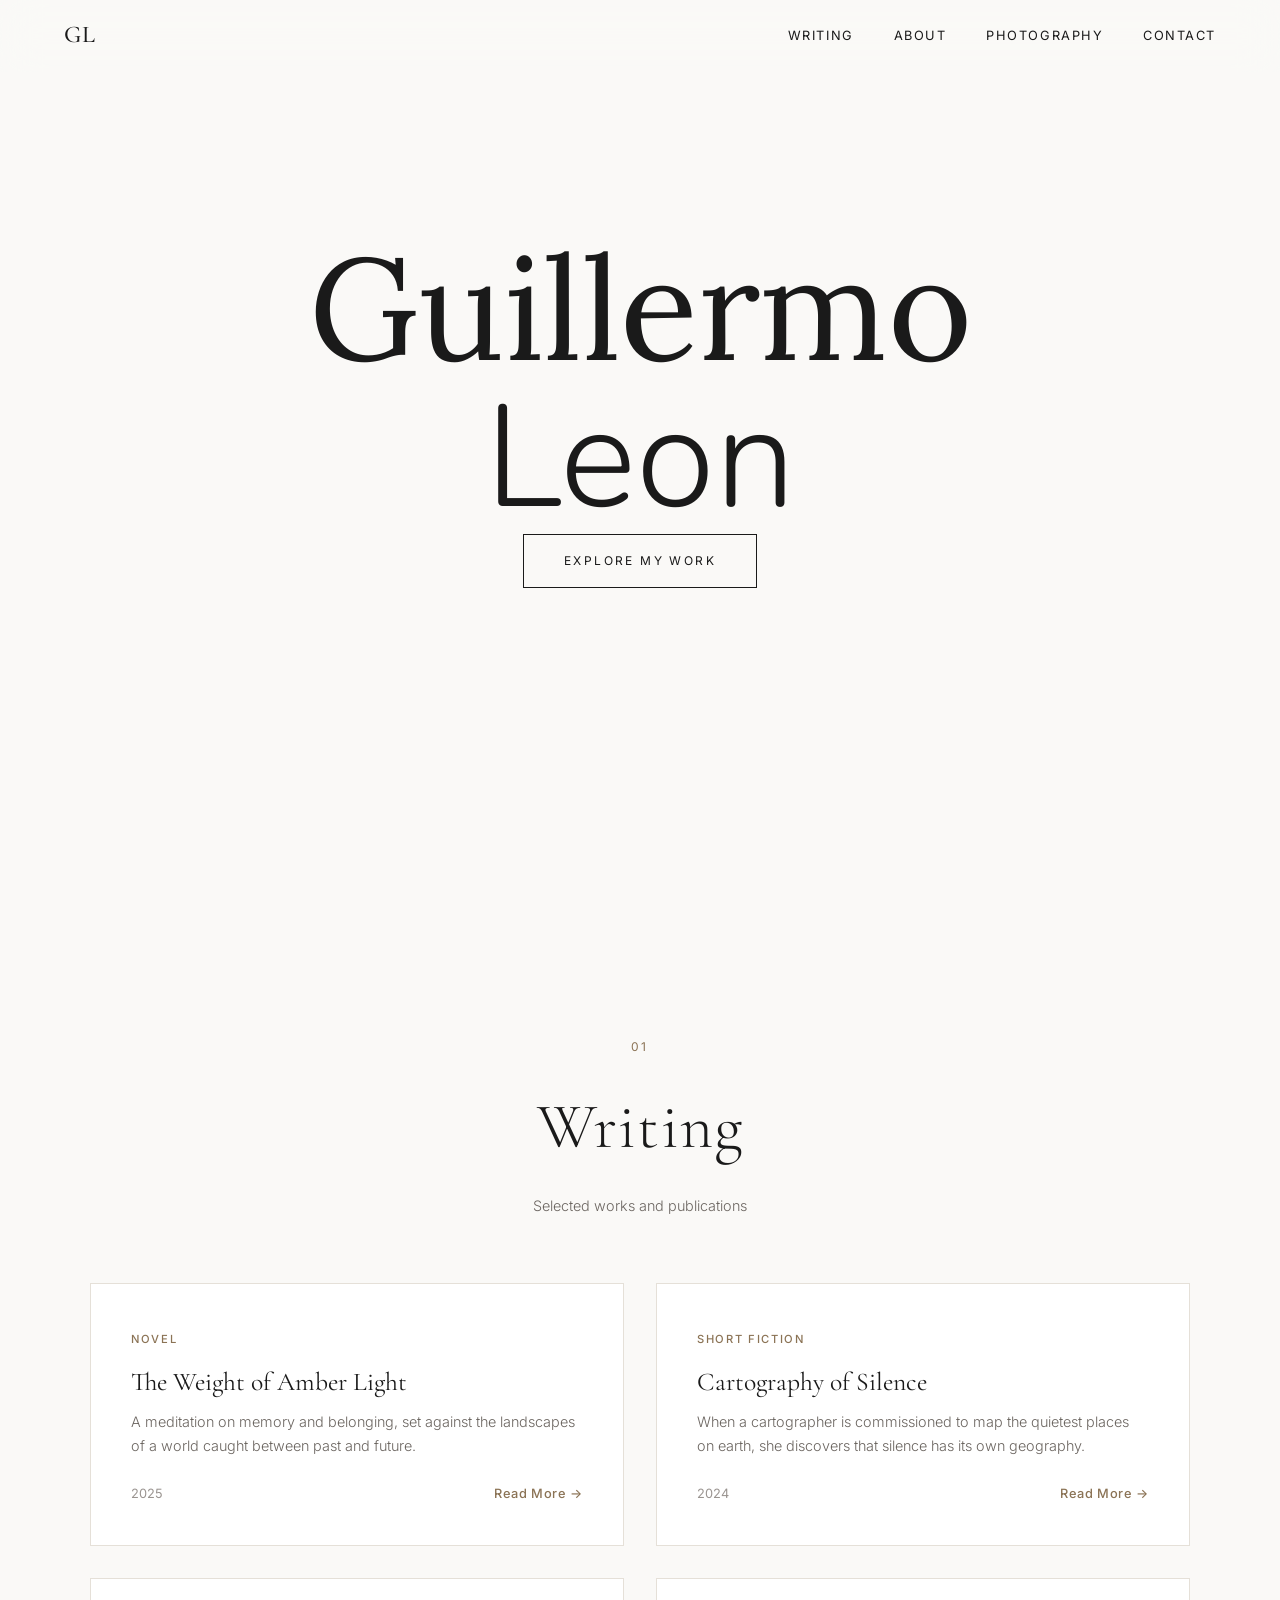
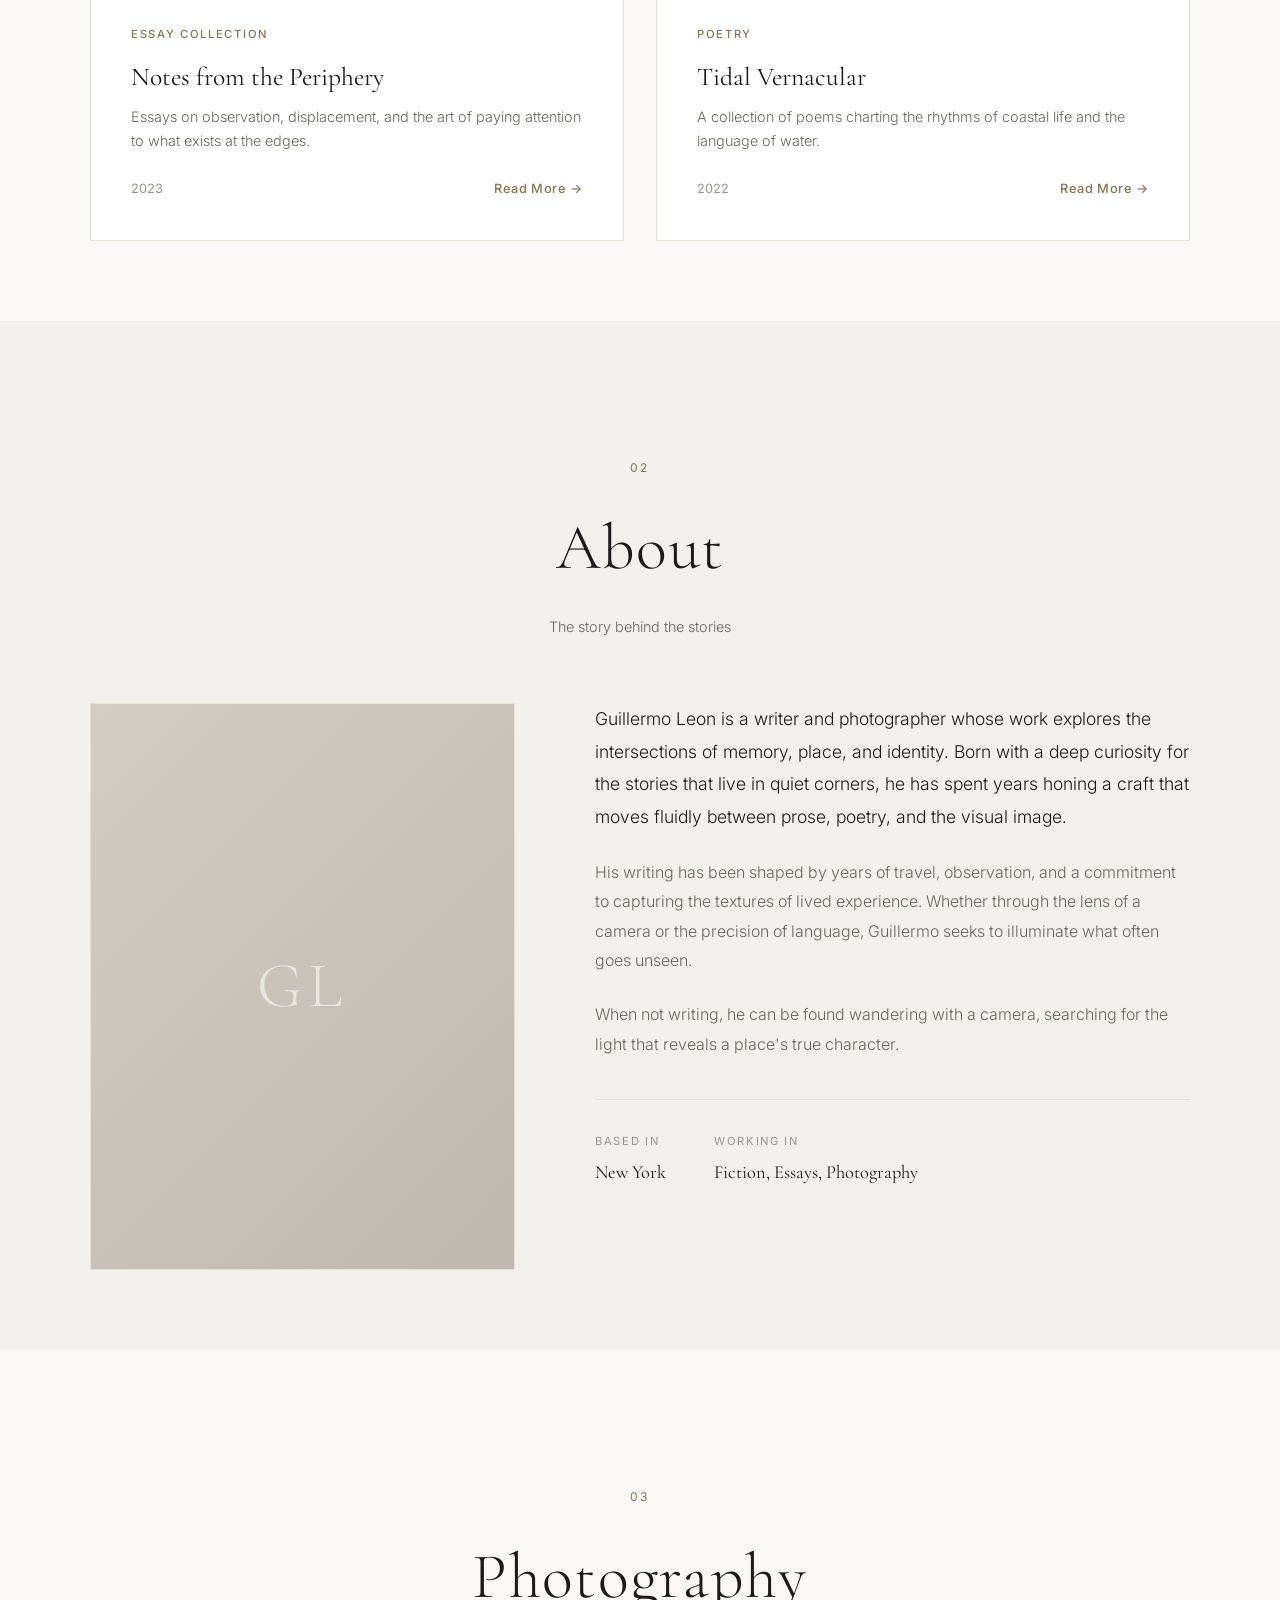
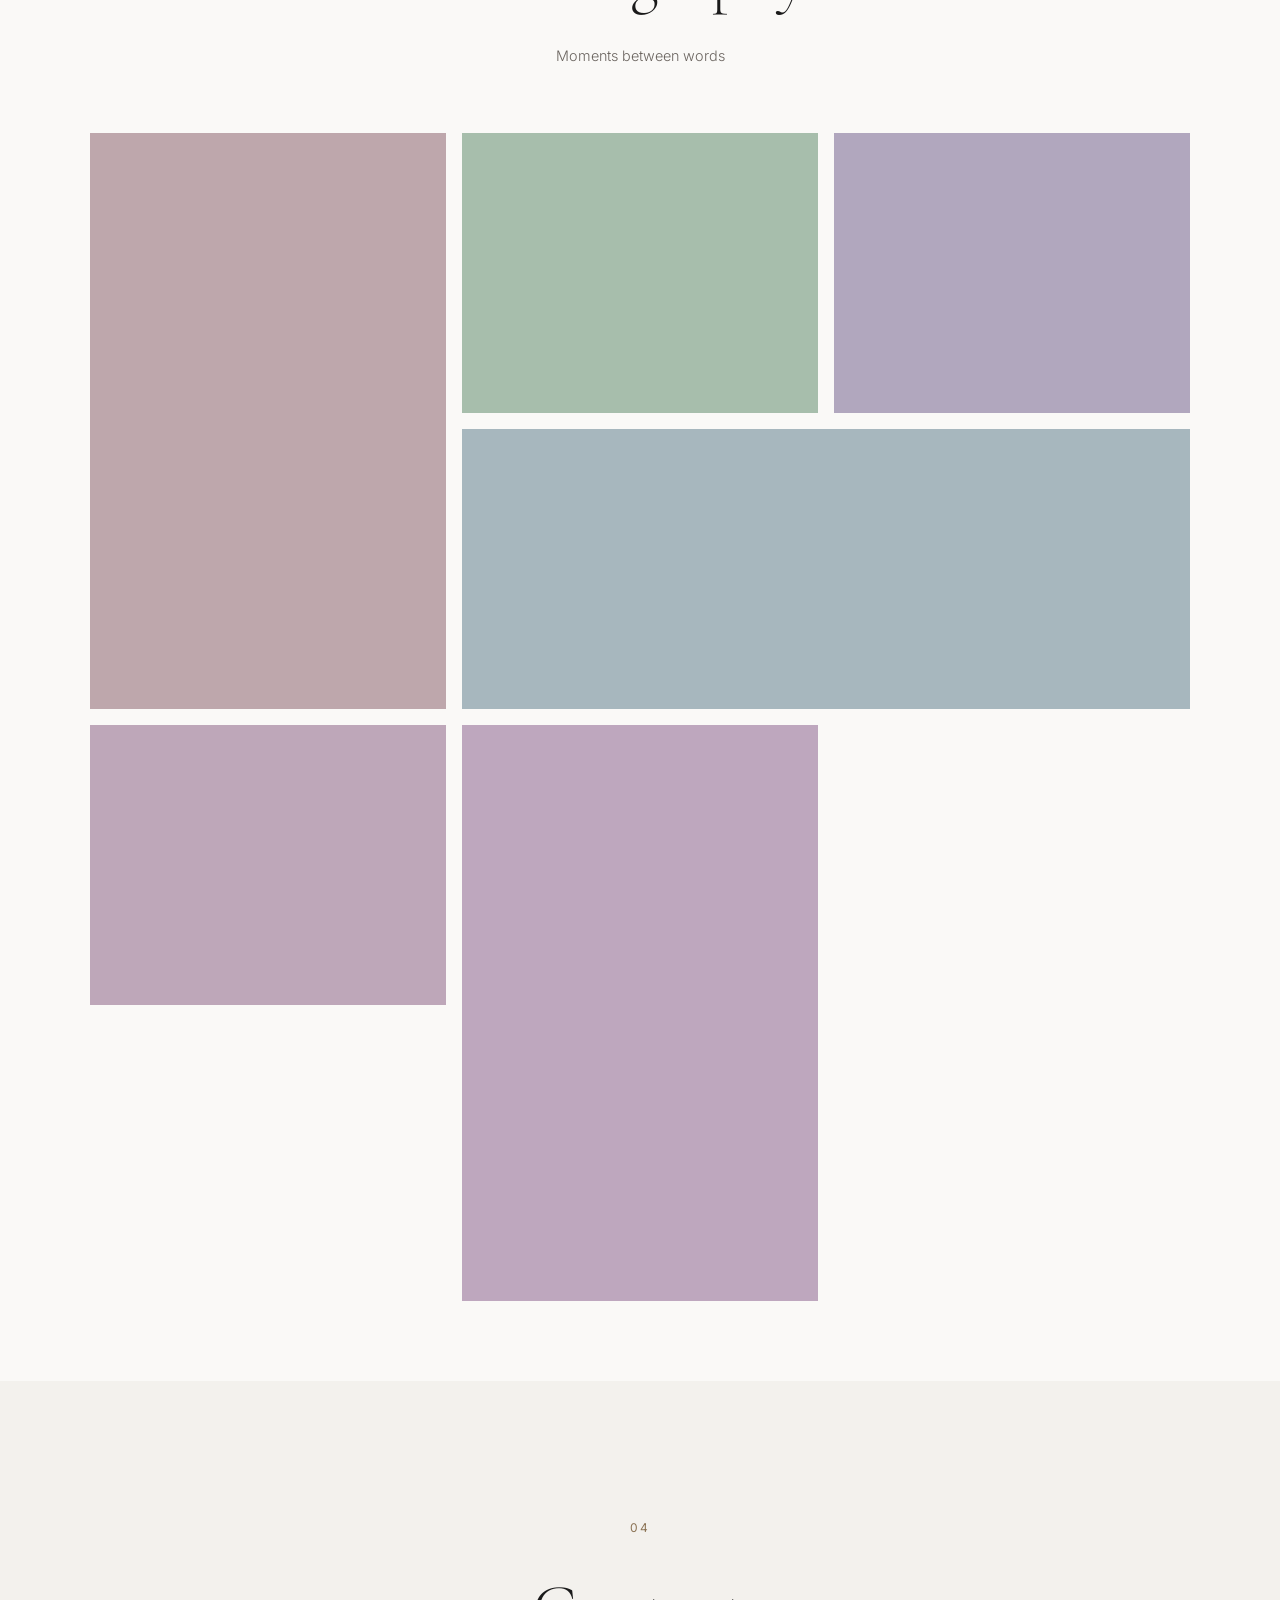
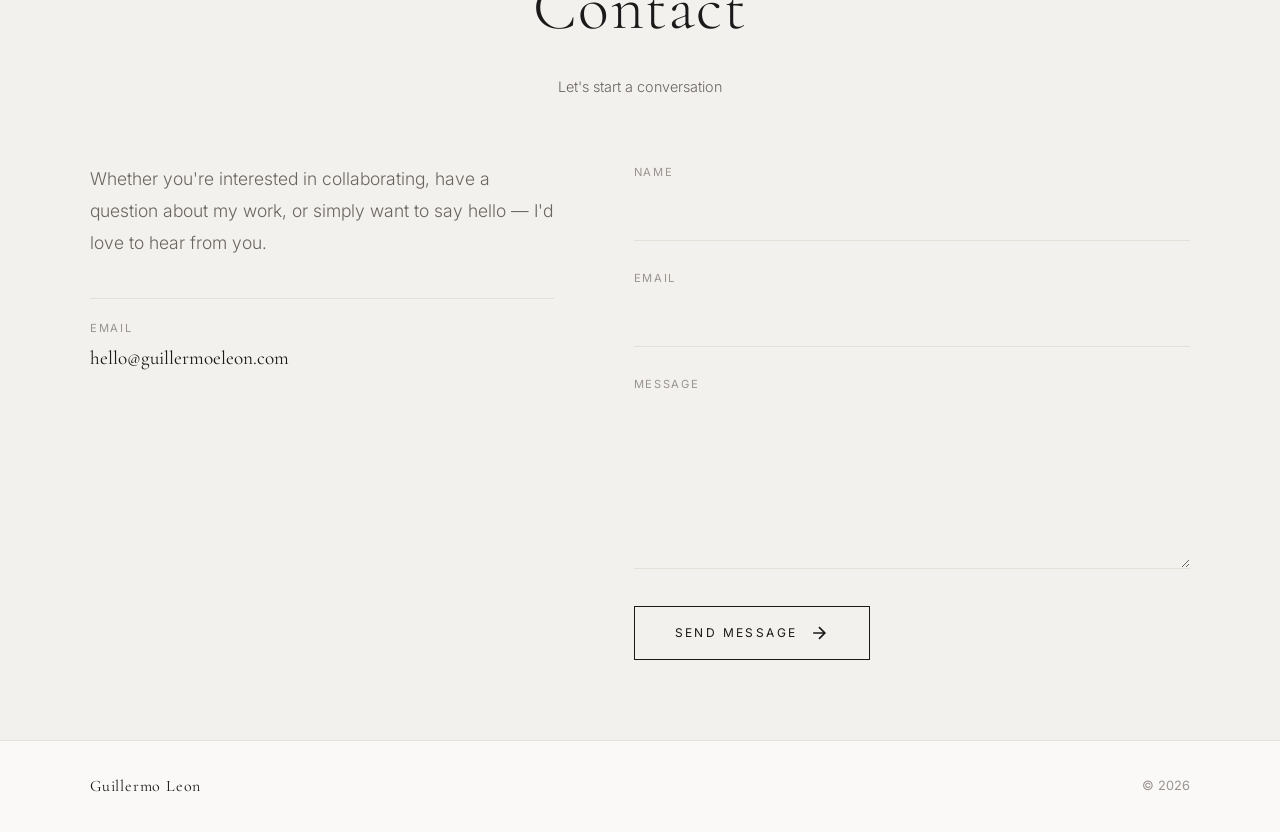
==== commit c2a7a3a7: "Update hero name fonts to Lora and Nunito "Guillermo" now uses Lora serif, "Leon" uses Nunito sans-s" ====
--- a/index.html
+++ b/index.html
@@ -7,7 +7,7 @@
   <link rel="stylesheet" href="styles.css">
   <link rel="preconnect" href="https://fonts.googleapis.com">
   <link rel="preconnect" href="https://fonts.gstatic.com" crossorigin>
-  <link href="https://fonts.googleapis.com/css2?family=Cormorant+Garamond:ital,wght@0,300;0,400;0,500;0,600;1,300;1,400&family=Inter:wght@300;400;500&display=swap" rel="stylesheet">
+  <link href="https://fonts.googleapis.com/css2?family=Cormorant+Garamond:ital,wght@0,300;0,400;0,500;0,600;1,300;1,400&family=Inter:wght@300;400;500&family=Lora:wght@300;400;500;600&family=Nunito:wght@300;400;500;600&display=swap" rel="stylesheet">
 </head>
 <body>
 
--- a/styles.css
+++ b/styles.css
@@ -317,7 +317,6 @@
 }
 
 .hero-name {
-  font-family: 'Calisto MT', 'Bookman Old Style', Georgia, serif;
   font-weight: 300;
   line-height: 1.05;
   letter-spacing: -0.02em;
@@ -327,6 +326,14 @@
 .hero-name-line {
   display: block;
   font-size: clamp(4rem, 12vw, 9rem);
+}
+
+.hero-name-line:first-child {
+  font-family: 'Lora', Georgia, serif;
+}
+
+.hero-name-line:last-child {
+  font-family: 'Nunito', 'Inter', sans-serif;
 }
 
 .hero-divider {
